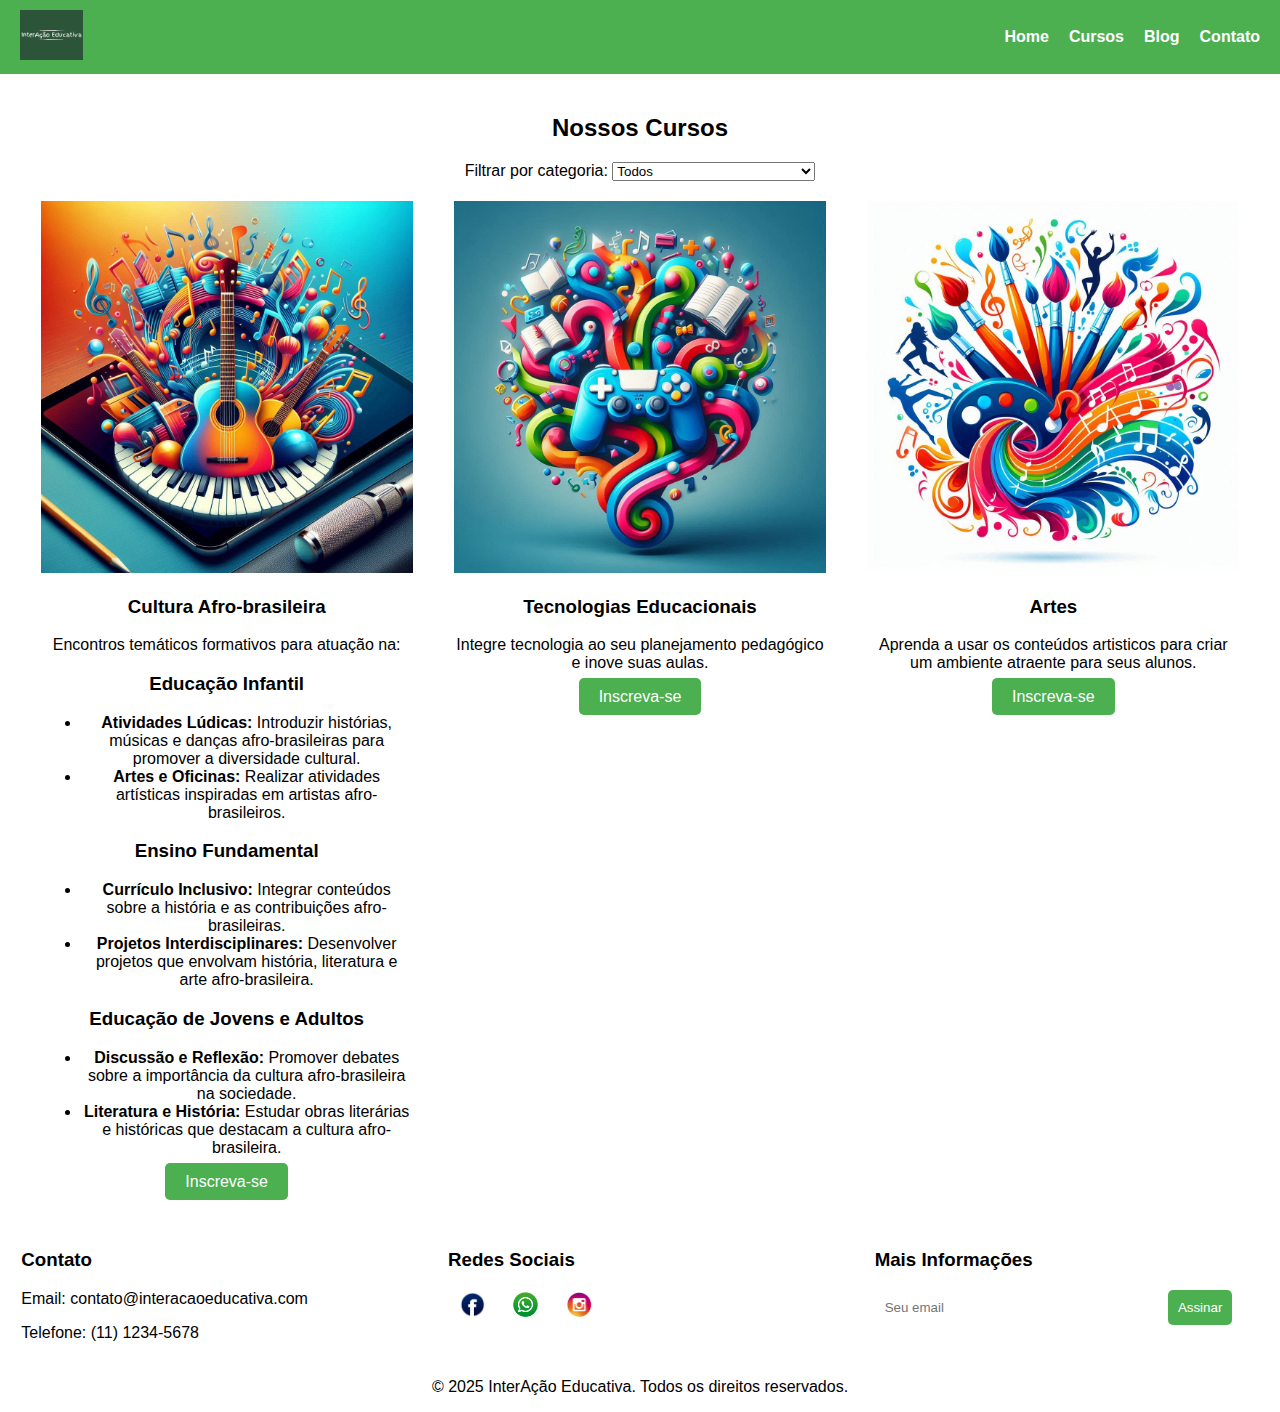
==== cursos.html @ c7e79ef6 "Update cursos.html" ====
<!DOCTYPE html>
<html lang="pt-BR">
<head>
    <meta charset="UTF-8">
    <meta name="viewport" content="width=device-width, initial-scale=1.0">
    <title>Cursos - InterAção Educativa</title>
    <link rel="stylesheet" href="styles.css">
</head>
<body>
    <header>
        <div class="logo">
            <img src="Images/logo.png" alt="InterAção Educativa">
        </div>
        <nav>
            <ul>
                <li><a href="index.html">Home</a></li>
                <li><a href="cursos.html">Cursos</a></li>
                <li><a href="blog.html">Blog</a></li>
                <li><a href="contato.html">Contato</a></li>
            </ul>
        </nav>
    </header>

    <section id="cursos">
        <h2>Nossos Cursos</h2>
        <div class="filtros">
            <label for="categoria">Filtrar por categoria:</label>
            <select id="categoria">
                <option value="todos">Todos</option>
                <option value="metodologias">Cultura Afro-brasileira</option>
                <option value="metodologias">Práticas Pedagógicas</option>
                <option value="metodologias">Educação Musical</option>
                <option value="tecnologia">Educação e Tecnologia</option>
                <option value="gestao">Formação de Gestores</option>
                <option value="gestao">Educação e Direitos Humanos</option>
            </select>
        </div>
        <div class="curso-lista">
            <div class="curso-item" data-categoria="metodologias">
                <img src="Images/curso1.jpg" alt="Metodologias Ativas">
                <h3>Cultura Afro-brasileira</h3>
                <p>Encontros temáticos formativos para atuação na:</p>

<h3>Educação Infantil</h3>
<ul>
    <li><strong>Atividades Lúdicas:</strong> Introduzir histórias, músicas e danças afro-brasileiras para promover a diversidade cultural.</li>
    <li><strong>Artes e Oficinas:</strong> Realizar atividades artísticas inspiradas em artistas afro-brasileiros.</li>
</ul>

<h3>Ensino Fundamental</h3>
<ul>
    <li><strong>Currículo Inclusivo:</strong> Integrar conteúdos sobre a história e as contribuições afro-brasileiras.</li>
    <li><strong>Projetos Interdisciplinares:</strong> Desenvolver projetos que envolvam história, literatura e arte afro-brasileira.</li>
</ul>

<h3>Educação de Jovens e Adultos</h3>
<ul>
    <li><strong>Discussão e Reflexão:</strong> Promover debates sobre a importância da cultura afro-brasileira na sociedade.</li>
    <li><strong>Literatura e História:</strong> Estudar obras literárias e históricas que destacam a cultura afro-brasileira.</li>
</ul>
                <a href="#" class="btn">Inscreva-se</a>
            </div>
            <div class="curso-item" data-categoria="tecnologia">
                <img src="Images/curso2.jpg" alt="Tecnologias Educacionais">
                <h3>Tecnologias Educacionais</h3>
                <p>Integre tecnologia ao seu planejamento pedagógico e inove suas aulas.</p>
                <a href="#" class="btn">Inscreva-se</a>
            </div>
            <div class="curso-item" data-categoria="gestao">
                <img src="Images/curso3.jpg" alt="Gestão de Sala de Aula">
                <h3>Artes</h3>
                <p>Aprenda a usar os conteúdos artisticos para criar um ambiente atraente para seus alunos.</p>
                <a href="#" class="btn">Inscreva-se</a>
            </div>
        </div>
    </section>

    <footer id="contato">
        <div class="footer-content">
            <div class="footer-section">
                <h3>Contato</h3>
                <p>Email: contato@interacaoeducativa.com</p>
                <p>Telefone: (11) 1234-5678</p>
            </div>
            <div class="footer-section">
                <h3>Redes Sociais</h3>
                <div class="social-media">
                    <a href="#"><img src="Images/Icons/Facebook.png" alt="Facebook"></a>
                    <a href="#"><img src="Images/Icons/Twitter.png" alt="Twitter"></a>
                    <a href="#"><img src="Images/Icons/Instagram.png" alt="Instagram"></a>
                </div>
            </div>
            <div class="footer-section">
                <h3>Mais Informações</h3>
                <form id="newsletter-form">
                    <input type="email" placeholder="Seu email" required>
                    <button type="submit">Assinar</button>
                </form>
            </div>
        </div>
        <div class="footer-bottom">
            <p>&copy; 2025 InterAção Educativa. Todos os direitos reservados.</p>
        </div>
    </footer>

    <script src="scripts.js"></script>
</body>
</html>
---- styles.css ----
body {
    font-family: Arial, sans-serif;
    margin: 0;
    padding: 0;
    box-sizing: border-box;
}

header {
    background-color: #4CAF50;
    color: white;
    padding: 10px 20px;
    display: flex;
    justify-content: space-between;
    align-items: center;
}

header .logo img {
    height: 50px;
}

nav ul {
    list-style: none;
    margin: 0;
    padding: 0;
    display: flex;
}

nav ul li {
    margin-left: 20px;
}

nav ul li a {
    color: white;
    text-decoration: none;
    font-weight: bold;
}

.banner {
    position: relative;
    text-align: center;
    color: white;
}

.banner img {
    width: 100%;
    height: auto;
}

.banner-text {
    position: absolute;
    top: 50%;
    left: 50%;
    transform: translate(-50%, -50%);
}

.banner h1 {
    font-size: 2.5em;
}

.banner p {
    font-size: 1.2em;
}

.btn {
    background-color: #4CAF50;
    color: white;
    padding: 10px 20px;
    text-decoration: none;
    border-radius: 5px;
}

.btn-login {
    background-color: #333;
    color: white;
    padding: 10px 20px;
    text-decoration: none;
    border-radius: 5px;
}

#sobre, #cursos-destaque, #depoimentos, #cursos {
    padding: 20px;
    text-align: center;
}

.curso-lista {
    display: flex;
    justify-content: space-around;
    flex-wrap: wrap;
}

.curso-item {
    width: 30%;
    margin: 20px 0;
}

.curso-item img {
    width: 100%;
    height: auto;
}

/* Estilos para a seção Nossos Formadores */
#formadores {
    padding: 20px;
    text-align: center;
    background-color: #f9f9f9;
}

.formadores-lista {
    display: flex;
    justify-content: space-around;
    flex-wrap: wrap;
}

.formador-item {
    width: 30%;
    margin: 20px 0;
    text-align: center;
}

.formador-foto img {
    width: 150px;
    height: 150px;
    border-radius: 50%;
    object-fit: cover;
    border: 4px solid #4CAF50;
}

.formador-info {
    margin-top: 15px;
}

.formador-info h3 {
    font-size: 1.5em;
    margin-bottom: 10px;
}

.formador-info p {
    font-size: 1em;
    color: #555;
}
}

footer {
    background-color: #333;
    color: white;
    padding: 20px 0;
}

.footer-content {
    display: flex;
    justify-content: space-around;
}

.footer-section {
    width: 30%;
}

.footer-bottom {
    text-align: center;
    margin-top: 20px;
}

.social-media img {
    height: 30px;
    margin: 0 10px;
}

#newsletter-form input {
    padding: 10px;
    width: 70%;
    border: none;
    border-radius: 5px;
}

#newsletter-form button {
    padding: 10px;
    background-color: #4CAF50;
    color: white;
    border: none;
    border-radius: 5px;
    cursor: pointer;
}
/* Estilos para telas pequenas (celulares) */
@media (max-width: 767px) {
    header {
        flex-direction: column;
        text-align: center;
    }

    nav ul {
        flex-direction: column;
    }

    .banner h1 {
        font-size: 1.8em;
    }

    .banner p {
        font-size: 1em;
    }

    .curso-lista {
        flex-direction: column;
    }

    .curso-item {
        width: 100%;
        margin: 10px 0;
    }

    .formadores-lista {
        flex-direction: column;
    }

    .formador-item {
        width: 100%;
        margin: 10px 0;
    }
}

/* Estilos para telas médias (tablets) */
@media (min-width: 768px) and (max-width: 1023px) {
    .curso-item {
        width: 45%;
    }

    .formador-item {
        width: 45%;
    }
}

/* Estilos para telas grandes (desktops) */
@media (min-width: 1024px) {
    .curso-item {
        width: 30%;
    }

    .formador-item {
        width: 30%;
    }
}
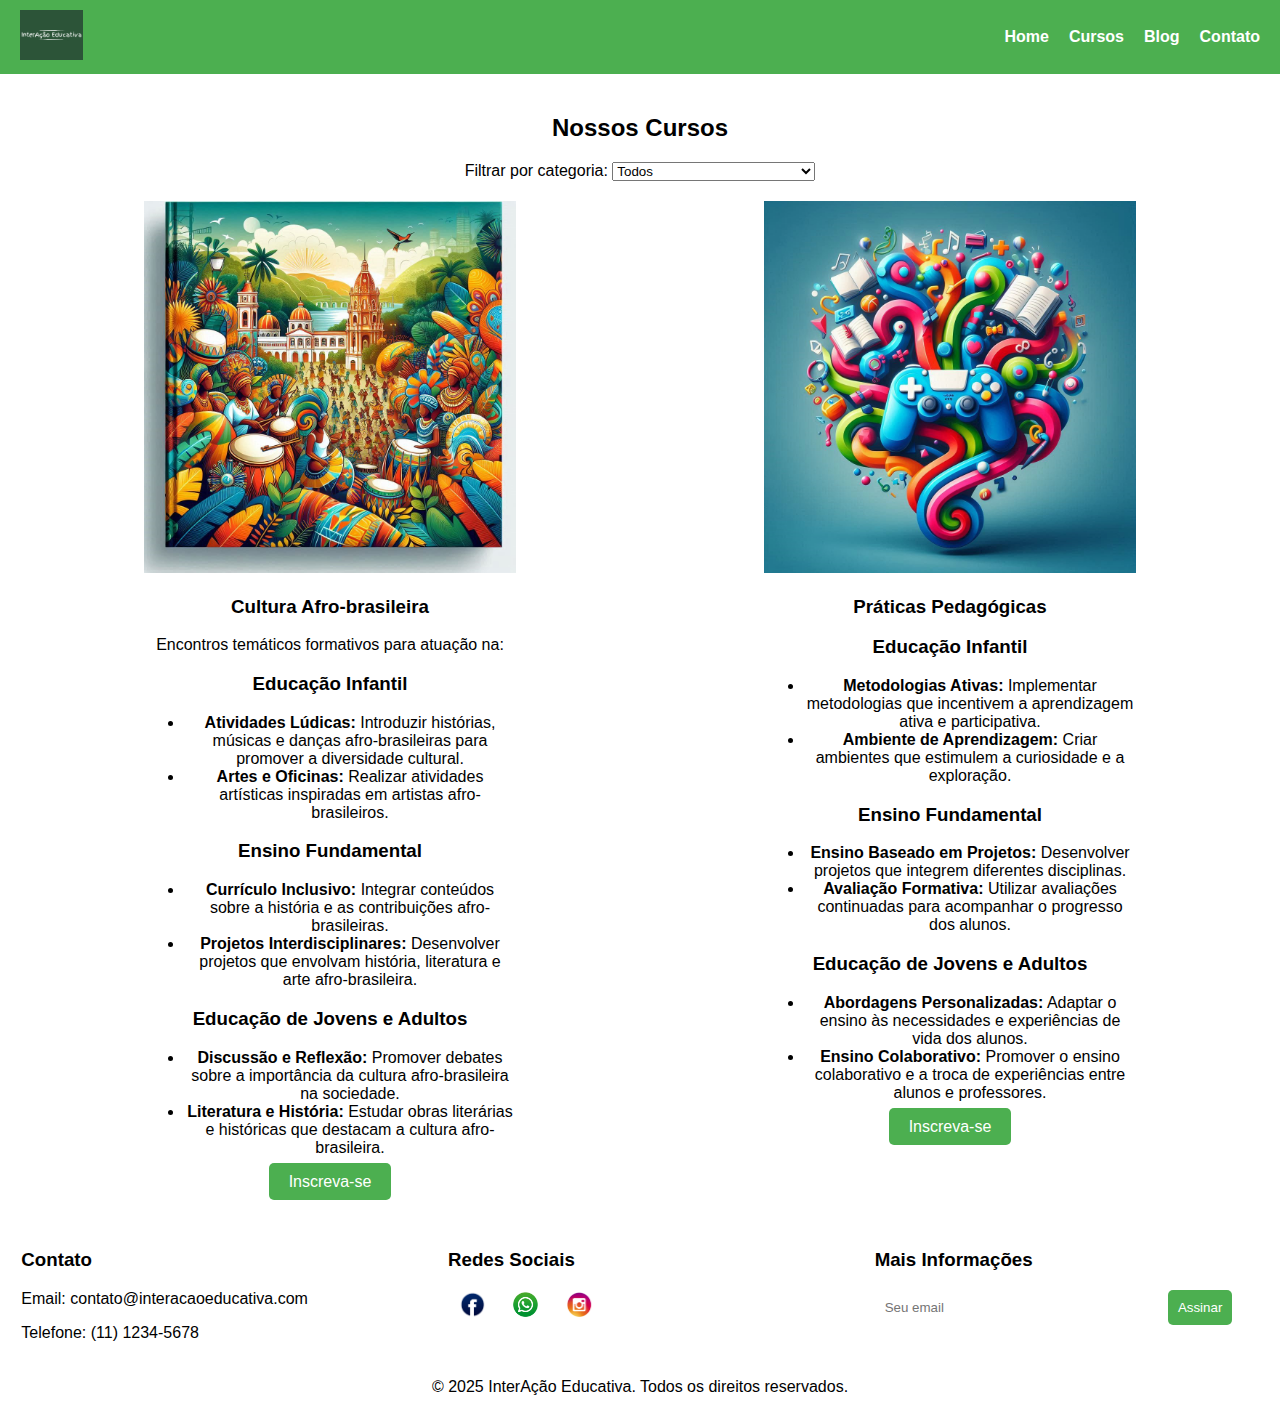
==== commit 2f6a6047: "Update cursos.html" ====
--- a/cursos.html
+++ b/cursos.html
@@ -37,7 +37,7 @@
         </div>
         <div class="curso-lista">
             <div class="curso-item" data-categoria="metodologias">
-                <img src="Images/curso1.jpg" alt="Metodologias Ativas">
+                <img src="Images/curso1.jpg" alt="Cultura Afro-brasileira">
                 <h3>Cultura Afro-brasileira</h3>
                 <p>Encontros temáticos formativos para atuação na:</p>
 
@@ -60,16 +60,26 @@
 </ul>
                 <a href="#" class="btn">Inscreva-se</a>
             </div>
-            <div class="curso-item" data-categoria="tecnologia">
-                <img src="Images/curso2.jpg" alt="Tecnologias Educacionais">
-                <h3>Tecnologias Educacionais</h3>
-                <p>Integre tecnologia ao seu planejamento pedagógico e inove suas aulas.</p>
-                <a href="#" class="btn">Inscreva-se</a>
-            </div>
-            <div class="curso-item" data-categoria="gestao">
-                <img src="Images/curso3.jpg" alt="Gestão de Sala de Aula">
-                <h3>Artes</h3>
-                <p>Aprenda a usar os conteúdos artisticos para criar um ambiente atraente para seus alunos.</p>
+            <div class="curso-item" data-categoria="metodologias">
+                <img src="Images/curso2.jpg" alt="Práticas Pedagógicas">
+                <h3>Práticas Pedagógicas</h3>
+                <h3>Educação Infantil</h3>
+<ul>
+    <li><strong>Metodologias Ativas:</strong> Implementar metodologias que incentivem a aprendizagem ativa e participativa.</li>
+    <li><strong>Ambiente de Aprendizagem:</strong> Criar ambientes que estimulem a curiosidade e a exploração.</li>
+</ul>
+
+<h3>Ensino Fundamental</h3>
+<ul>
+    <li><strong>Ensino Baseado em Projetos:</strong> Desenvolver projetos que integrem diferentes disciplinas.</li>
+    <li><strong>Avaliação Formativa:</strong> Utilizar avaliações continuadas para acompanhar o progresso dos alunos.</li>
+</ul>
+
+<h3>Educação de Jovens e Adultos</h3>
+<ul>
+    <li><strong>Abordagens Personalizadas:</strong> Adaptar o ensino às necessidades e experiências de vida dos alunos.</li>
+    <li><strong>Ensino Colaborativo:</strong> Promover o ensino colaborativo e a troca de experiências entre alunos e professores.</li>
+</ul>
                 <a href="#" class="btn">Inscreva-se</a>
             </div>
         </div>
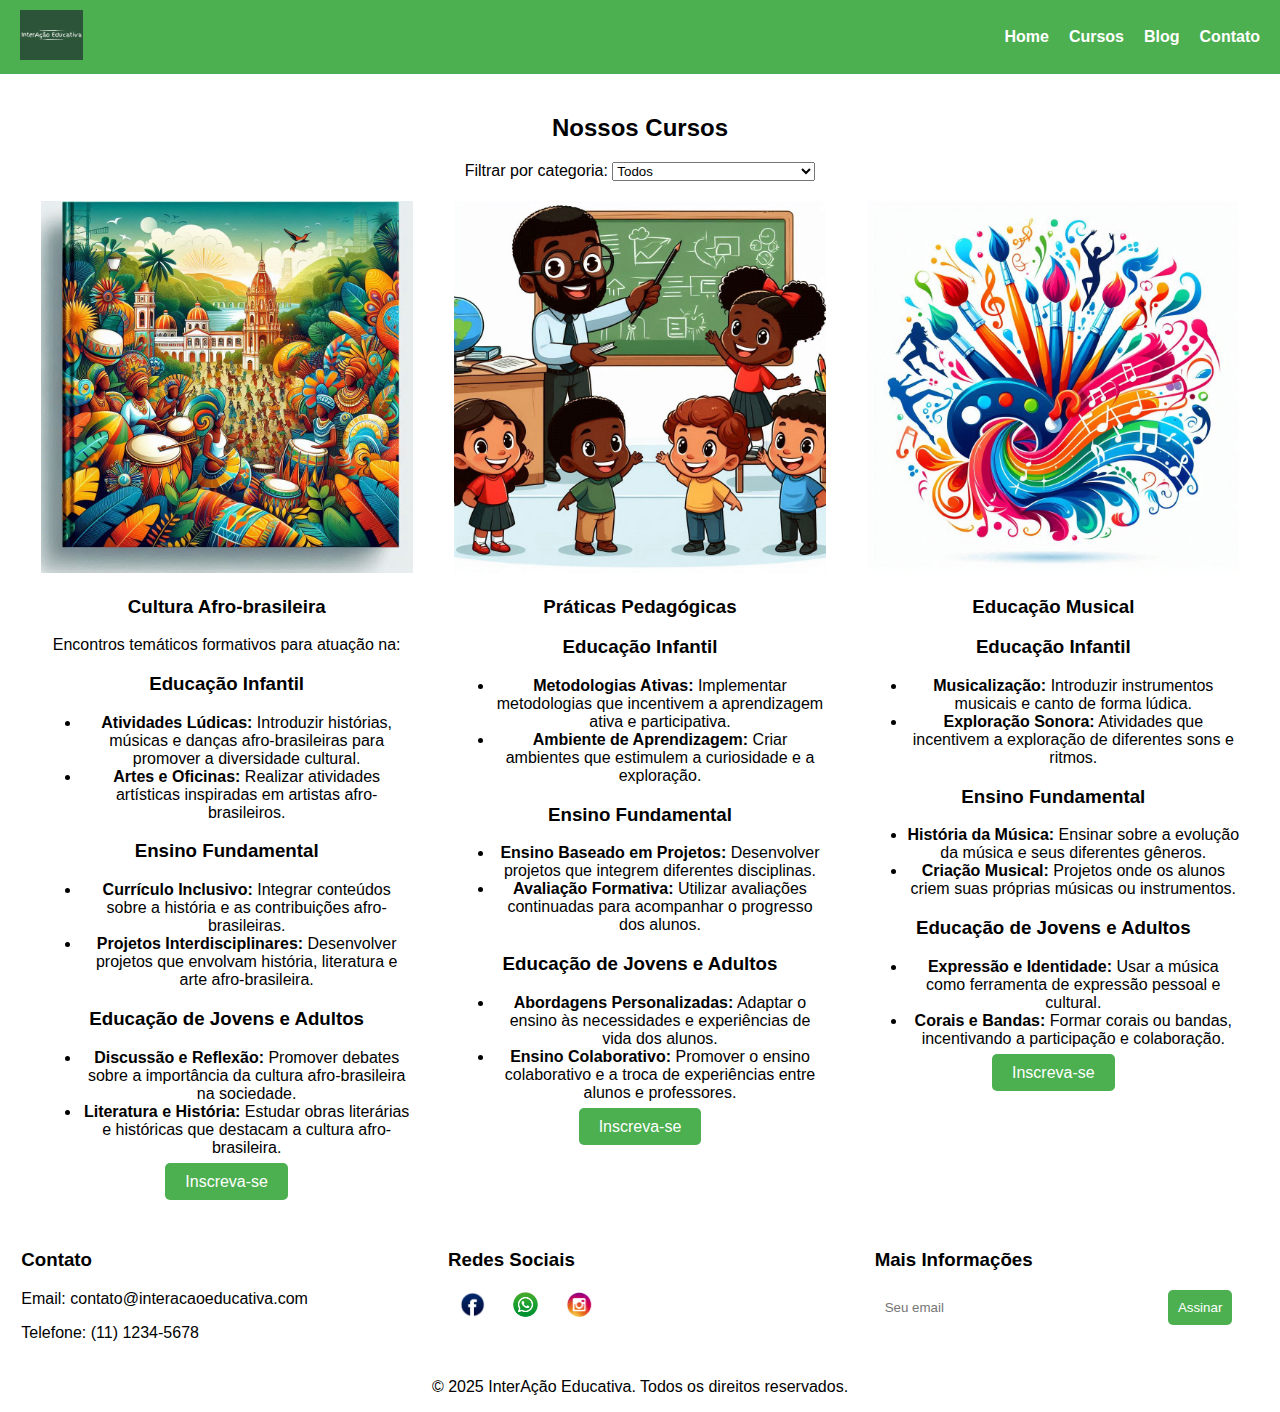
==== commit e7e5e4c7: "Update cursos.html" ====
--- a/cursos.html
+++ b/cursos.html
@@ -82,6 +82,28 @@
 </ul>
                 <a href="#" class="btn">Inscreva-se</a>
             </div>
+            <div class="curso-item" data-categoria="metodologias">
+                <img src="Images/curso3.jpg" alt="Educação Musical">
+                <h3>Educação Musical</h3>
+                <h3>Educação Infantil</h3>
+<ul>
+    <li><strong>Musicalização:</strong> Introduzir instrumentos musicais e canto de forma lúdica.</li>
+    <li><strong>Exploração Sonora:</strong> Atividades que incentivem a exploração de diferentes sons e ritmos.</li>
+</ul>
+
+<h3>Ensino Fundamental</h3>
+<ul>
+    <li><strong>História da Música:</strong> Ensinar sobre a evolução da música e seus diferentes gêneros.</li>
+    <li><strong>Criação Musical:</strong> Projetos onde os alunos criem suas próprias músicas ou instrumentos.</li>
+</ul>
+
+<h3>Educação de Jovens e Adultos</h3>
+<ul>
+    <li><strong>Expressão e Identidade:</strong> Usar a música como ferramenta de expressão pessoal e cultural.</li>
+    <li><strong>Corais e Bandas:</strong> Formar corais ou bandas, incentivando a participação e colaboração.</li>
+</ul>
+                <a href="#" class="btn">Inscreva-se</a>
+            </div>
         </div>
     </section>
 
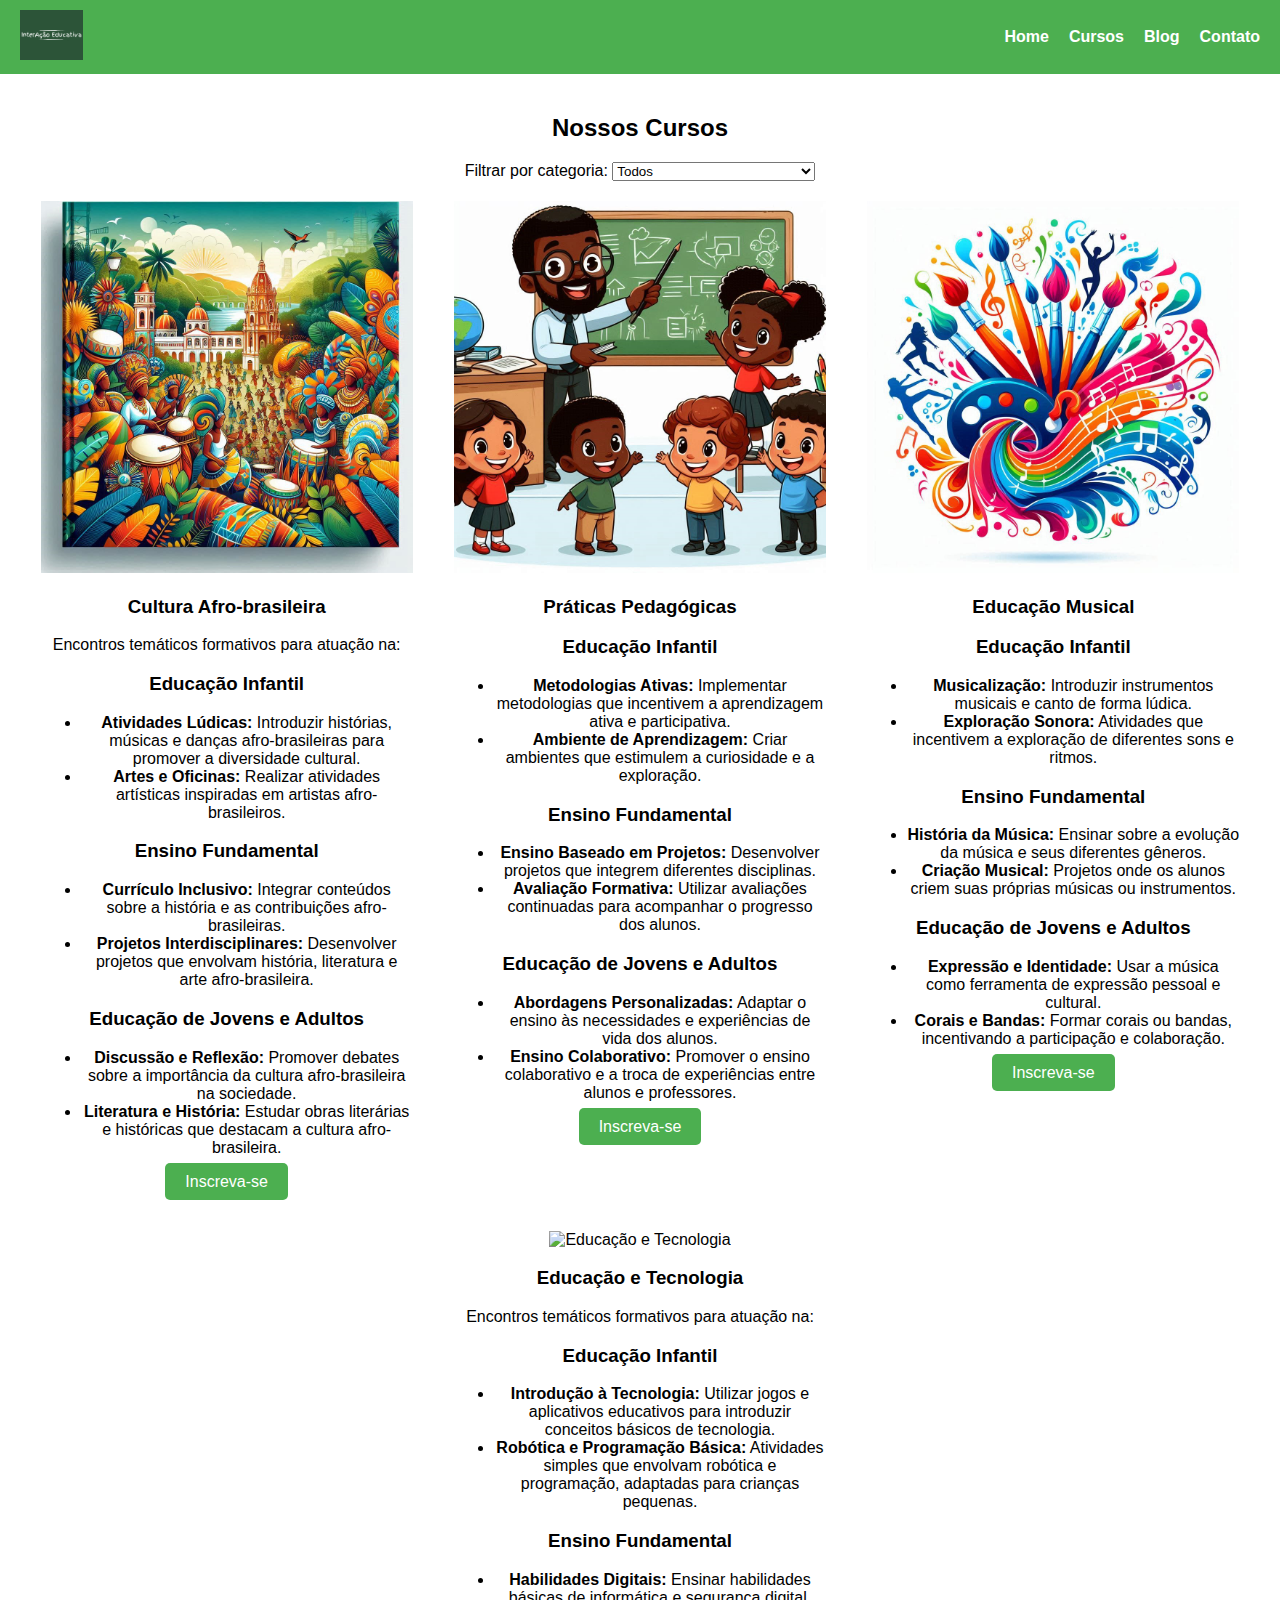
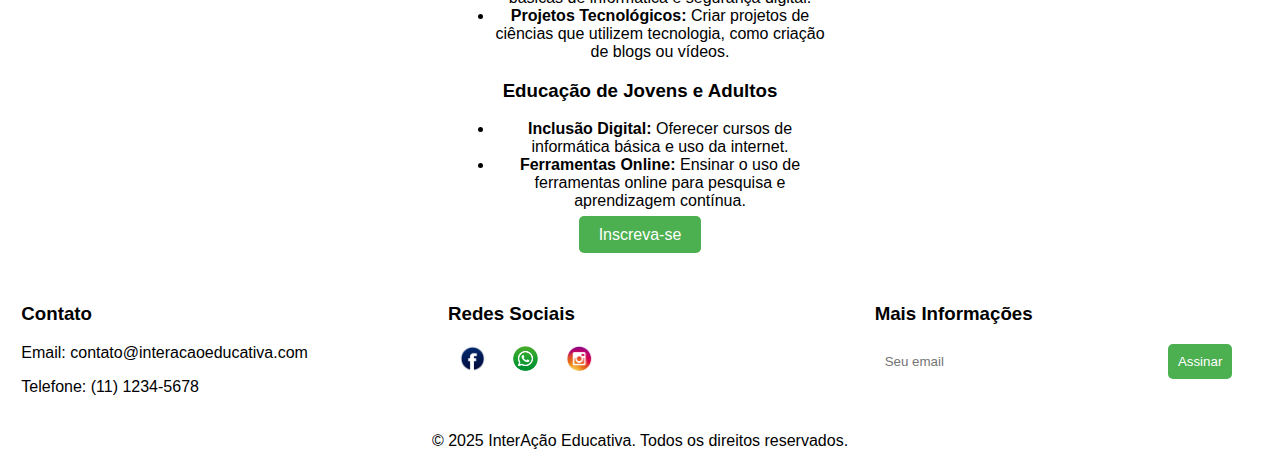
==== commit d240ee4e: "Update cursos.html" ====
--- a/cursos.html
+++ b/cursos.html
@@ -104,6 +104,30 @@
 </ul>
                 <a href="#" class="btn">Inscreva-se</a>
             </div>
+            <div class="curso-item" data-categoria="tecnologia">
+                <img src="Images/curso4.jpg" alt="Educação e Tecnologia">
+                <h3>Educação e Tecnologia</h3>
+                <p>Encontros temáticos formativos para atuação na:</p>
+
+<h3>Educação Infantil</h3>
+<ul>
+    <li><strong>Introdução à Tecnologia:</strong> Utilizar jogos e aplicativos educativos para introduzir conceitos básicos de tecnologia.</li>
+    <li><strong>Robótica e Programação Básica:</strong> Atividades simples que envolvam robótica e programação, adaptadas para crianças pequenas.</li>
+</ul>
+
+<h3>Ensino Fundamental</h3>
+<ul>
+    <li><strong>Habilidades Digitais:</strong> Ensinar habilidades básicas de informática e segurança digital.</li>
+    <li><strong>Projetos Tecnológicos:</strong> Criar projetos de ciências que utilizem tecnologia, como criação de blogs ou vídeos.</li>
+</ul>
+
+<h3>Educação de Jovens e Adultos</h3>
+<ul>
+    <li><strong>Inclusão Digital:</strong> Oferecer cursos de informática básica e uso da internet.</li>
+    <li><strong>Ferramentas Online:</strong> Ensinar o uso de ferramentas online para pesquisa e aprendizagem contínua.</li>
+</ul>
+                <a href="#" class="btn">Inscreva-se</a>
+            </div>
         </div>
     </section>
 
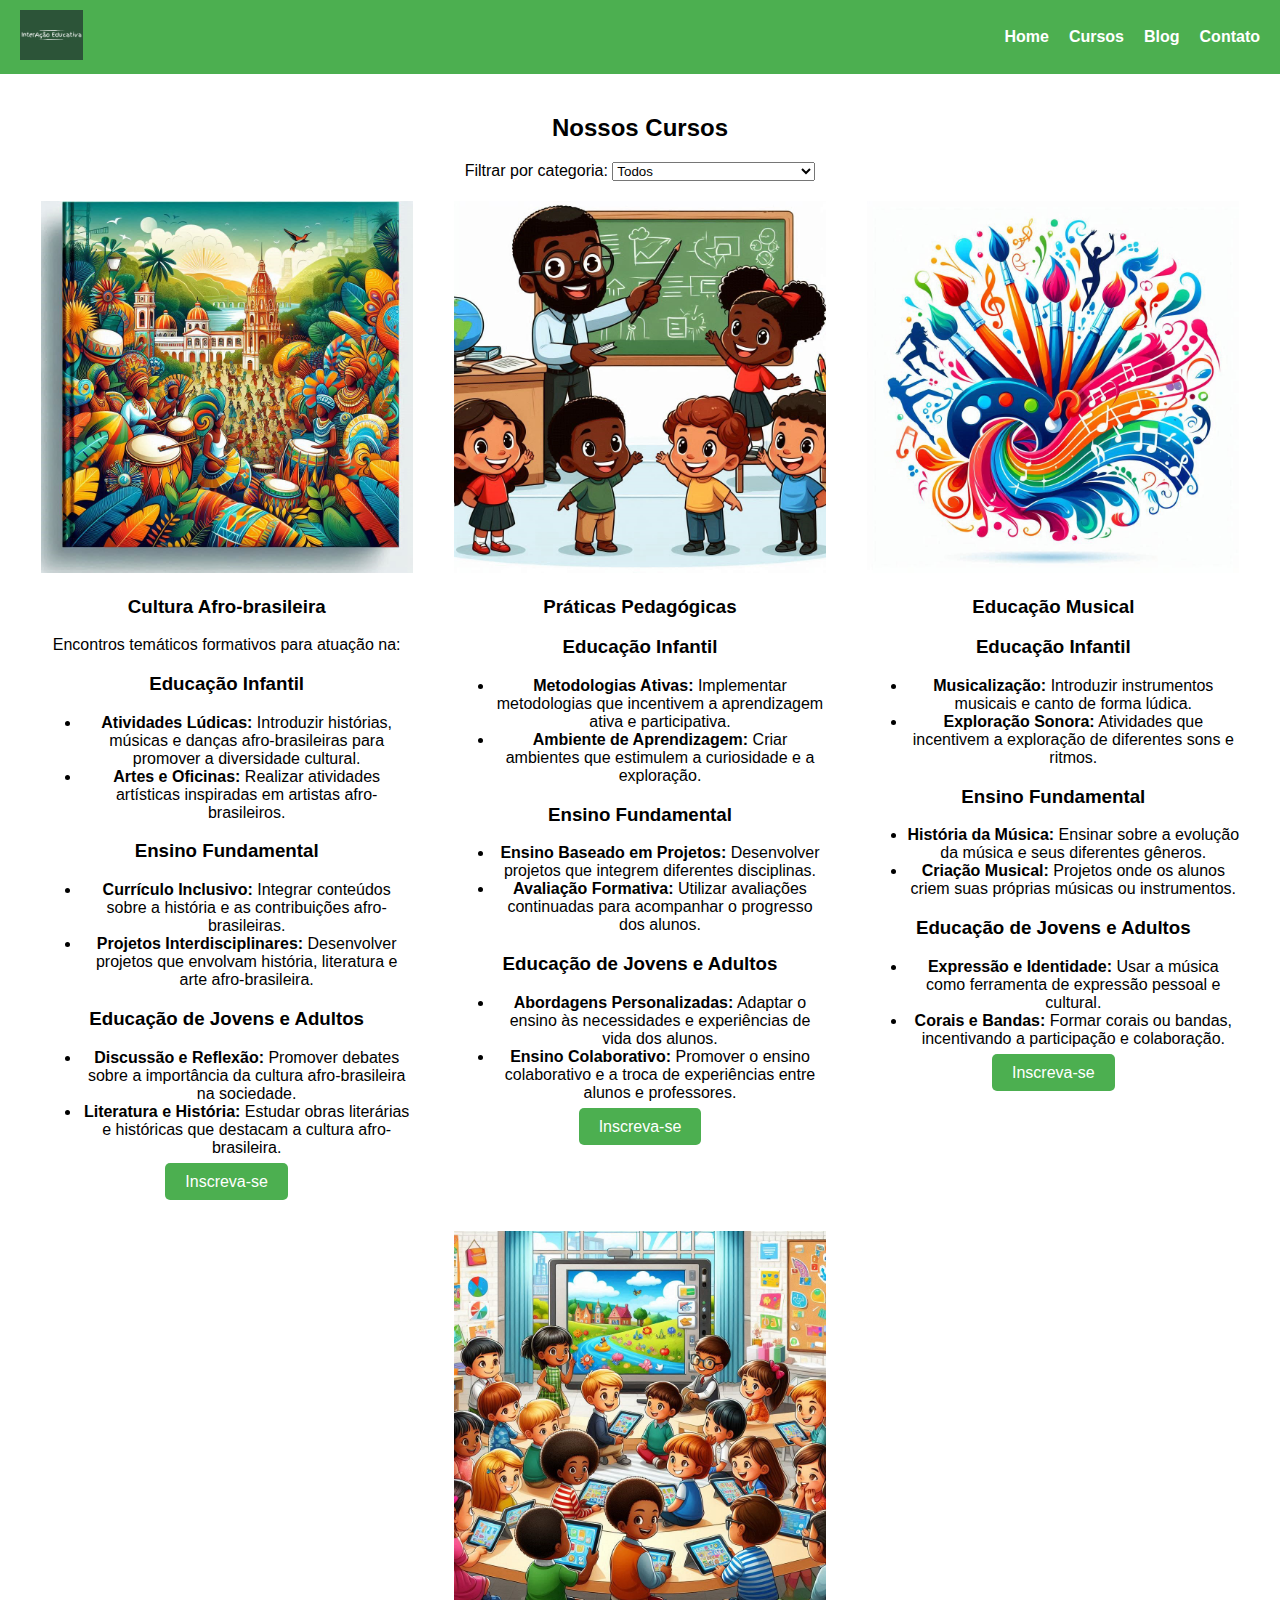
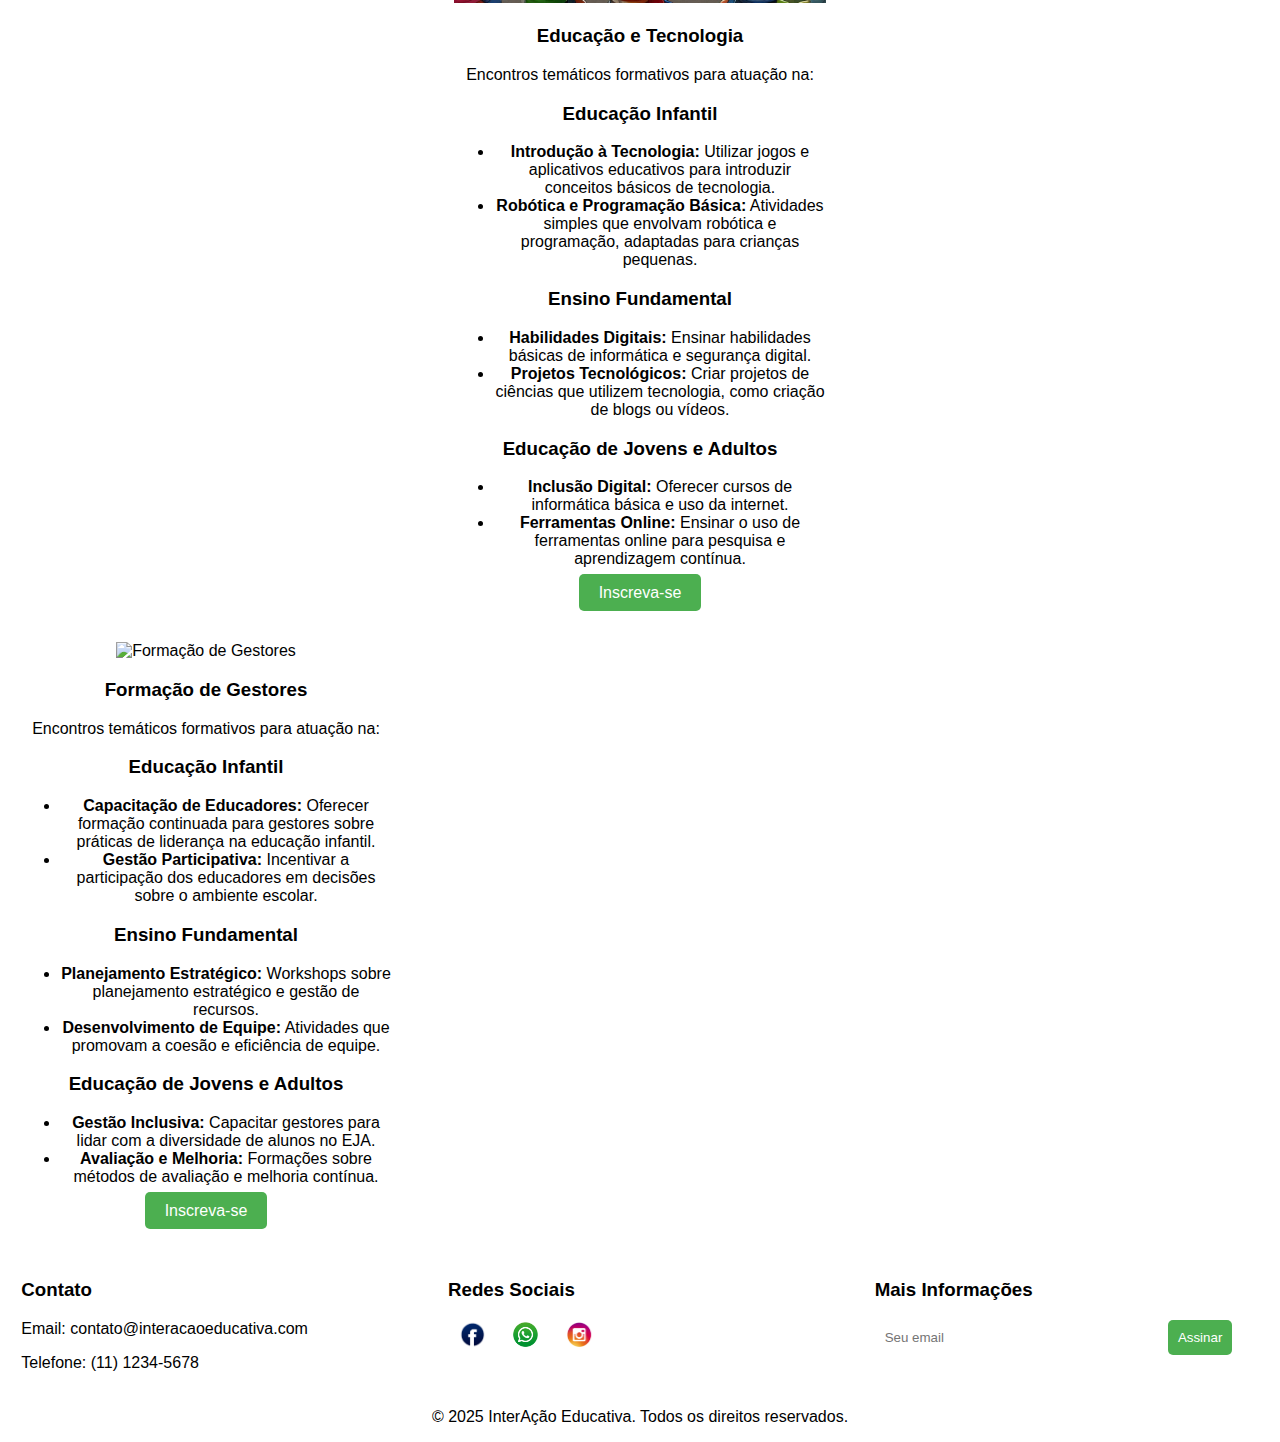
==== commit 5627573d: "Update cursos.html" ====
--- a/cursos.html
+++ b/cursos.html
@@ -129,6 +129,30 @@
                 <a href="#" class="btn">Inscreva-se</a>
             </div>
         </div>
+        <div class="curso-item" data-categoria="gestao">
+                <img src="Images/curso5.jpg" alt="Formação de Gestores">
+                <h3>Formação de Gestores</h3>
+                <p>Encontros temáticos formativos para atuação na:</p>
+
+<h3>Educação Infantil</h3>
+<ul>
+    <li><strong>Capacitação de Educadores:</strong> Oferecer formação continuada para gestores sobre práticas de liderança na educação infantil.</li>
+    <li><strong>Gestão Participativa:</strong> Incentivar a participação dos educadores em decisões sobre o ambiente escolar.</li>
+</ul>
+
+<h3>Ensino Fundamental</h3>
+<ul>
+    <li><strong>Planejamento Estratégico:</strong> Workshops sobre planejamento estratégico e gestão de recursos.</li>
+    <li><strong>Desenvolvimento de Equipe:</strong> Atividades que promovam a coesão e eficiência de equipe.</li>
+</ul>
+
+<h3>Educação de Jovens e Adultos</h3>
+<ul>
+    <li><strong>Gestão Inclusiva:</strong> Capacitar gestores para lidar com a diversidade de alunos no EJA.</li>
+    <li><strong>Avaliação e Melhoria:</strong> Formações sobre métodos de avaliação e melhoria contínua.</li>
+</ul>
+                <a href="#" class="btn">Inscreva-se</a>
+            </div>
     </section>
 
     <footer id="contato">
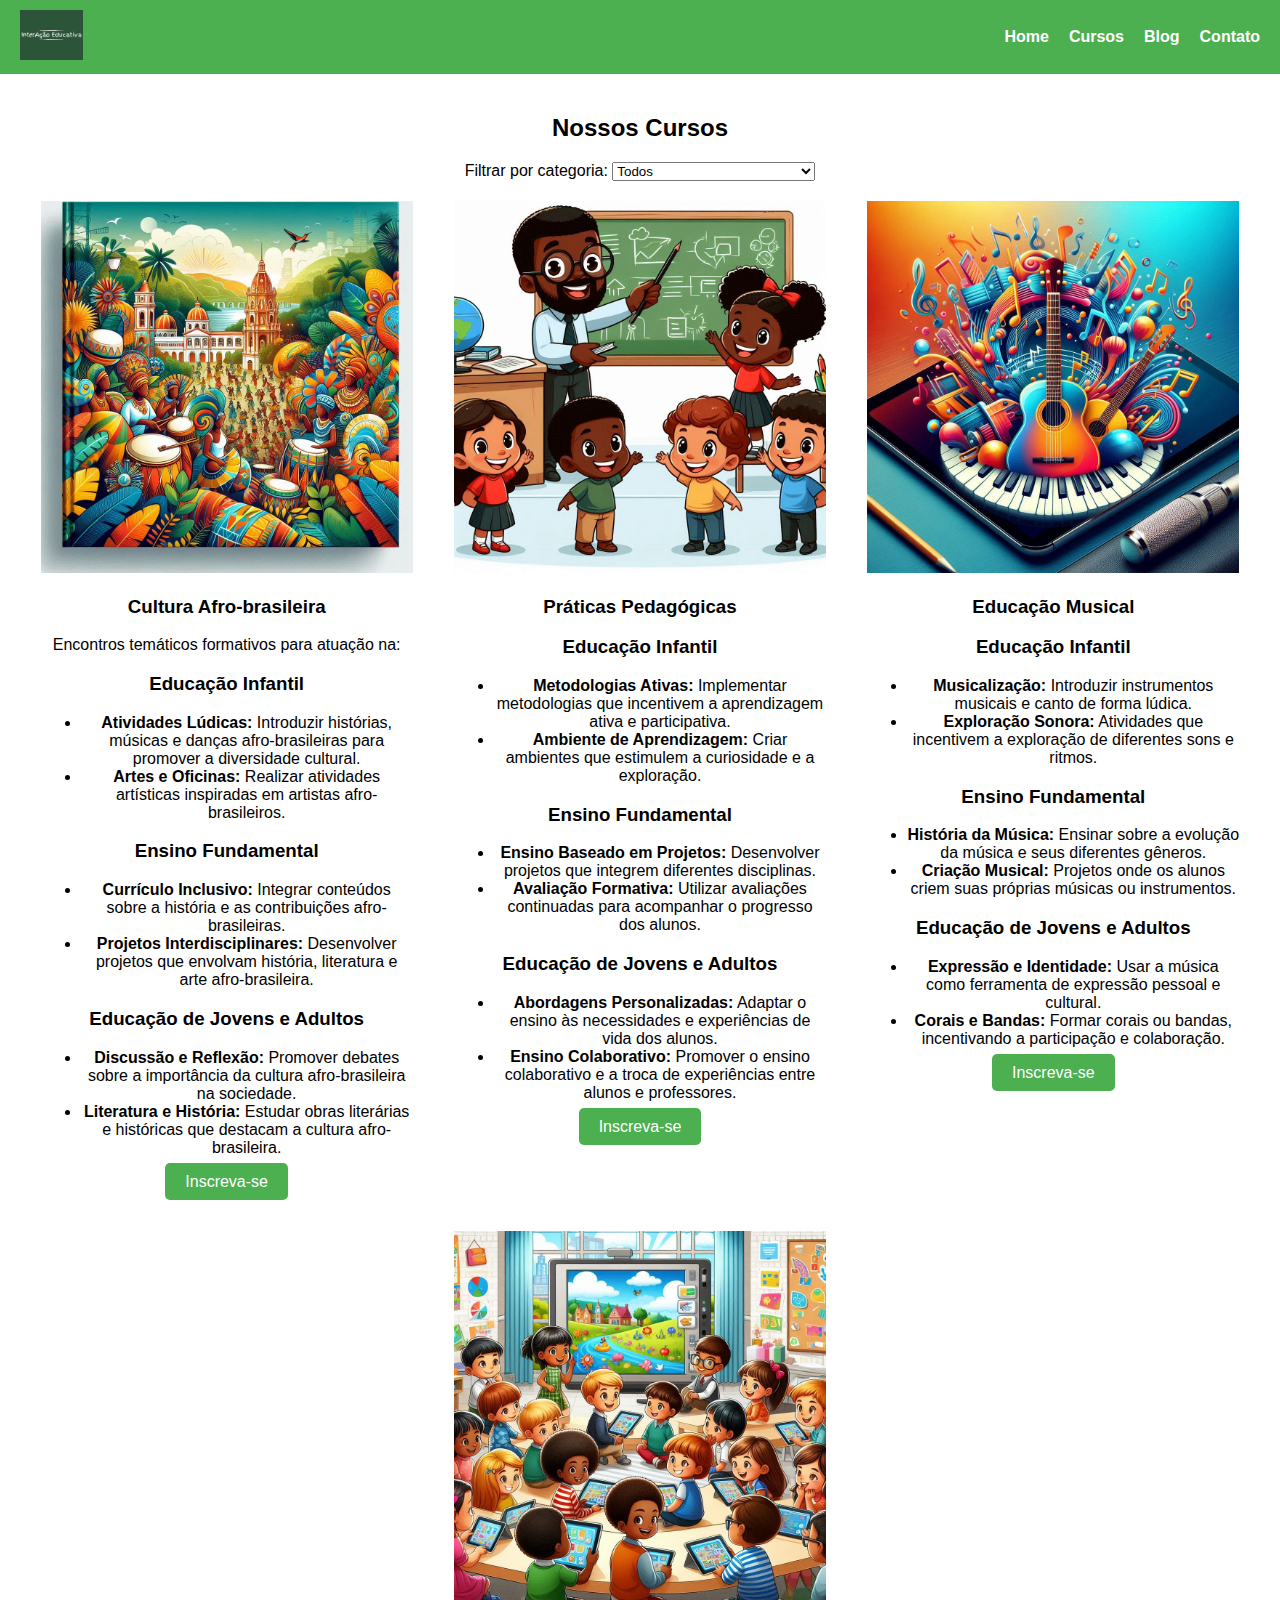
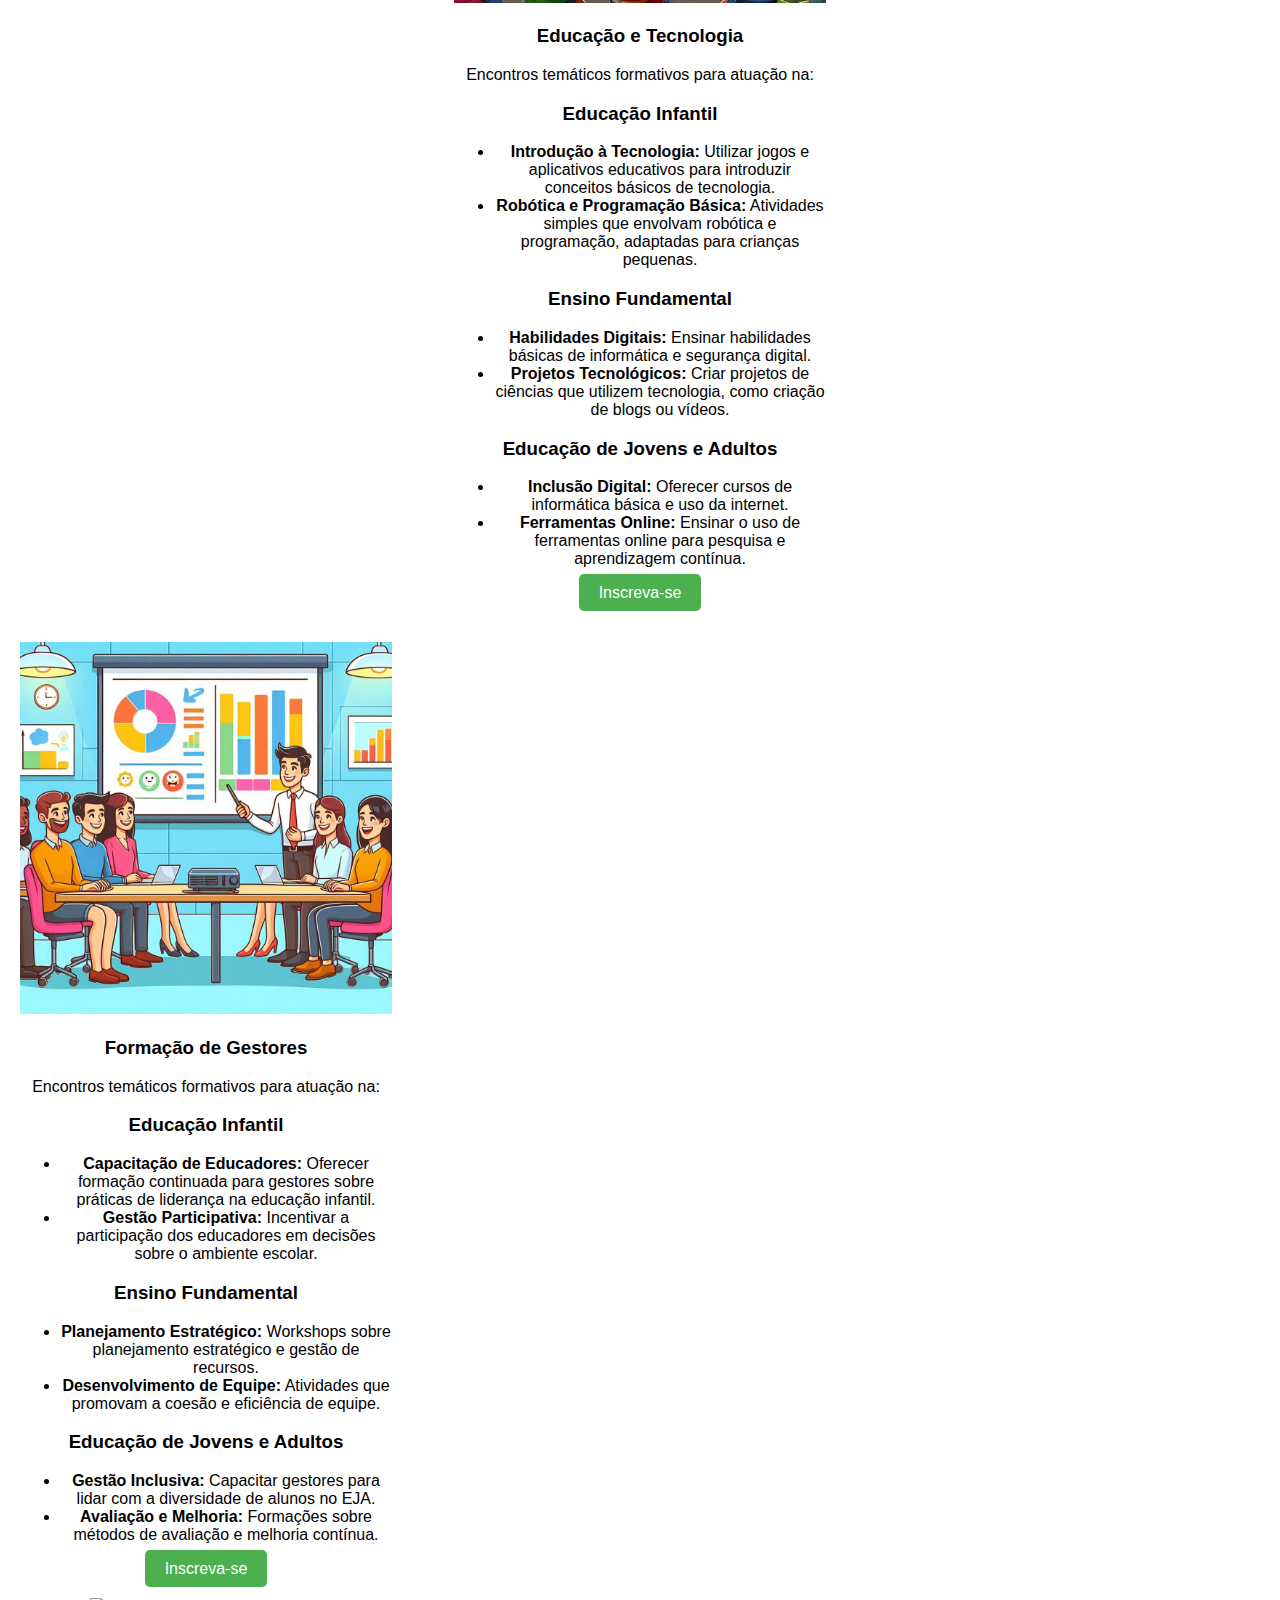
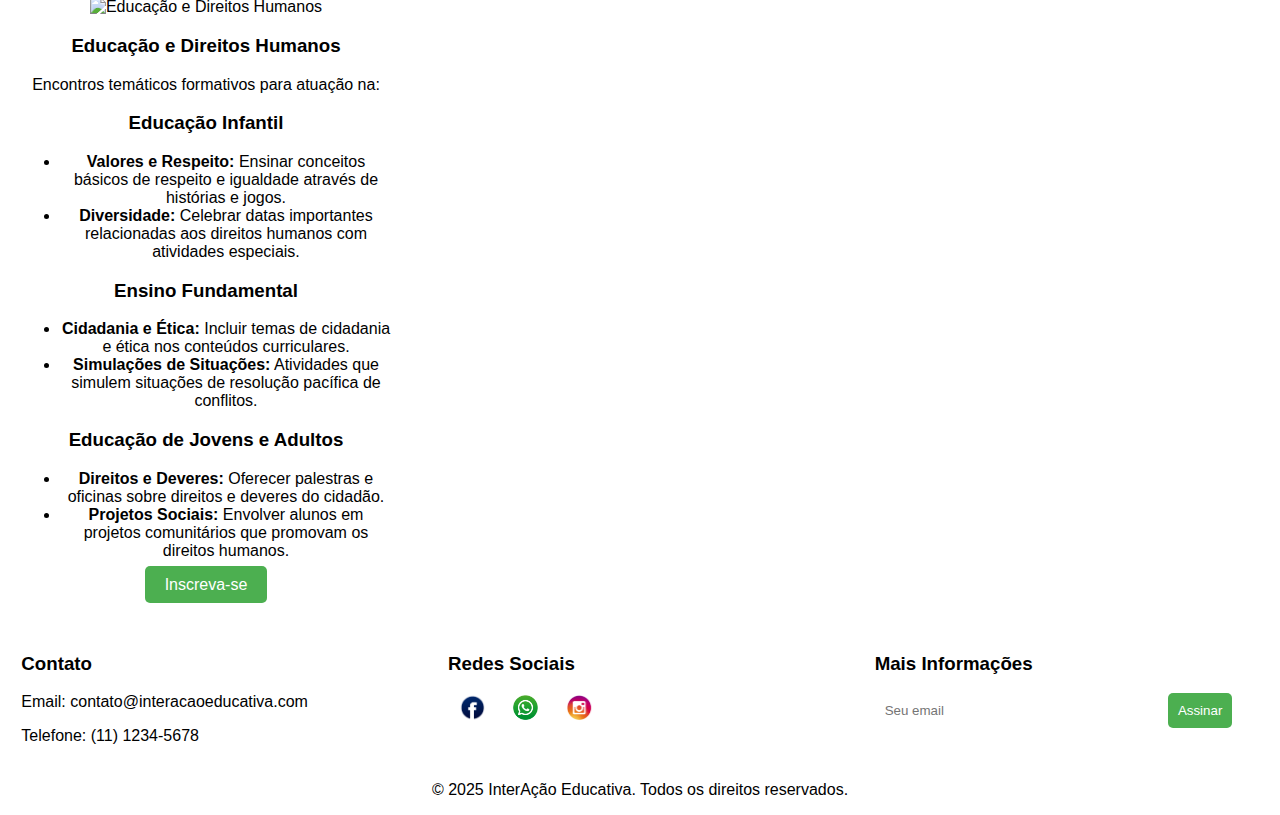
==== commit 12789bbf: "Update cursos.html" ====
--- a/cursos.html
+++ b/cursos.html
@@ -104,7 +104,7 @@
 </ul>
                 <a href="#" class="btn">Inscreva-se</a>
             </div>
-            <div class="curso-item" data-categoria="tecnologia">
+            <div class="curso-item" data-categoria="gestao">
                 <img src="Images/curso4.jpg" alt="Educação e Tecnologia">
                 <h3>Educação e Tecnologia</h3>
                 <p>Encontros temáticos formativos para atuação na:</p>
@@ -150,6 +150,30 @@
 <ul>
     <li><strong>Gestão Inclusiva:</strong> Capacitar gestores para lidar com a diversidade de alunos no EJA.</li>
     <li><strong>Avaliação e Melhoria:</strong> Formações sobre métodos de avaliação e melhoria contínua.</li>
+</ul>
+                <a href="#" class="btn">Inscreva-se</a>
+            </div>
+        <div class="curso-item" data-categoria="gestao">
+                <img src="Images/curso6.jpg" alt="Educação e Direitos Humanos">
+                <h3>Educação e Direitos Humanos</h3>
+                <p>Encontros temáticos formativos para atuação na:</p>
+
+<h3>Educação Infantil</h3>
+<ul>
+    <li><strong>Valores e Respeito:</strong> Ensinar conceitos básicos de respeito e igualdade através de histórias e jogos.</li>
+    <li><strong>Diversidade:</strong> Celebrar datas importantes relacionadas aos direitos humanos com atividades especiais.</li>
+</ul>
+
+<h3>Ensino Fundamental</h3>
+<ul>
+    <li><strong>Cidadania e Ética:</strong> Incluir temas de cidadania e ética nos conteúdos curriculares.</li>
+    <li><strong>Simulações de Situações:</strong> Atividades que simulem situações de resolução pacífica de conflitos.</li>
+</ul>
+
+<h3>Educação de Jovens e Adultos</h3>
+<ul>
+    <li><strong>Direitos e Deveres:</strong> Oferecer palestras e oficinas sobre direitos e deveres do cidadão.</li>
+    <li><strong>Projetos Sociais:</strong> Envolver alunos em projetos comunitários que promovam os direitos humanos.</li>
 </ul>
                 <a href="#" class="btn">Inscreva-se</a>
             </div>
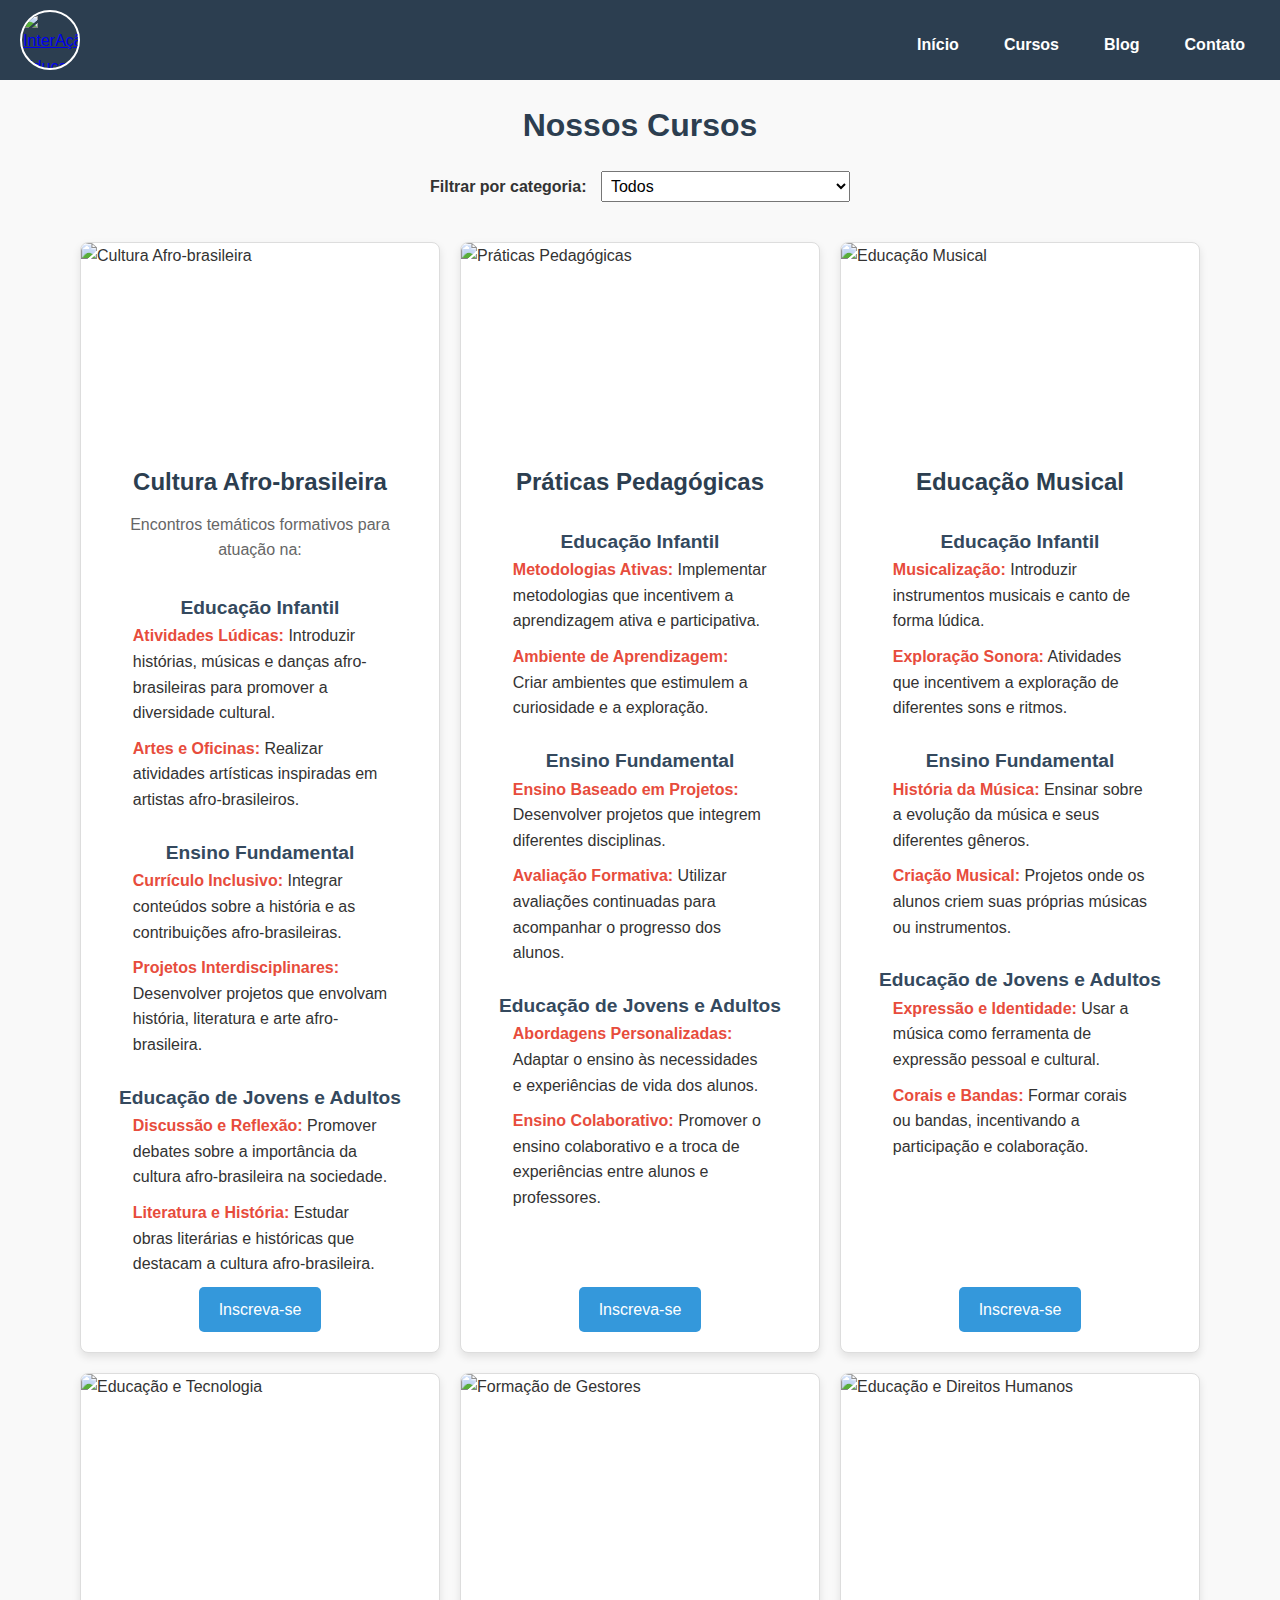
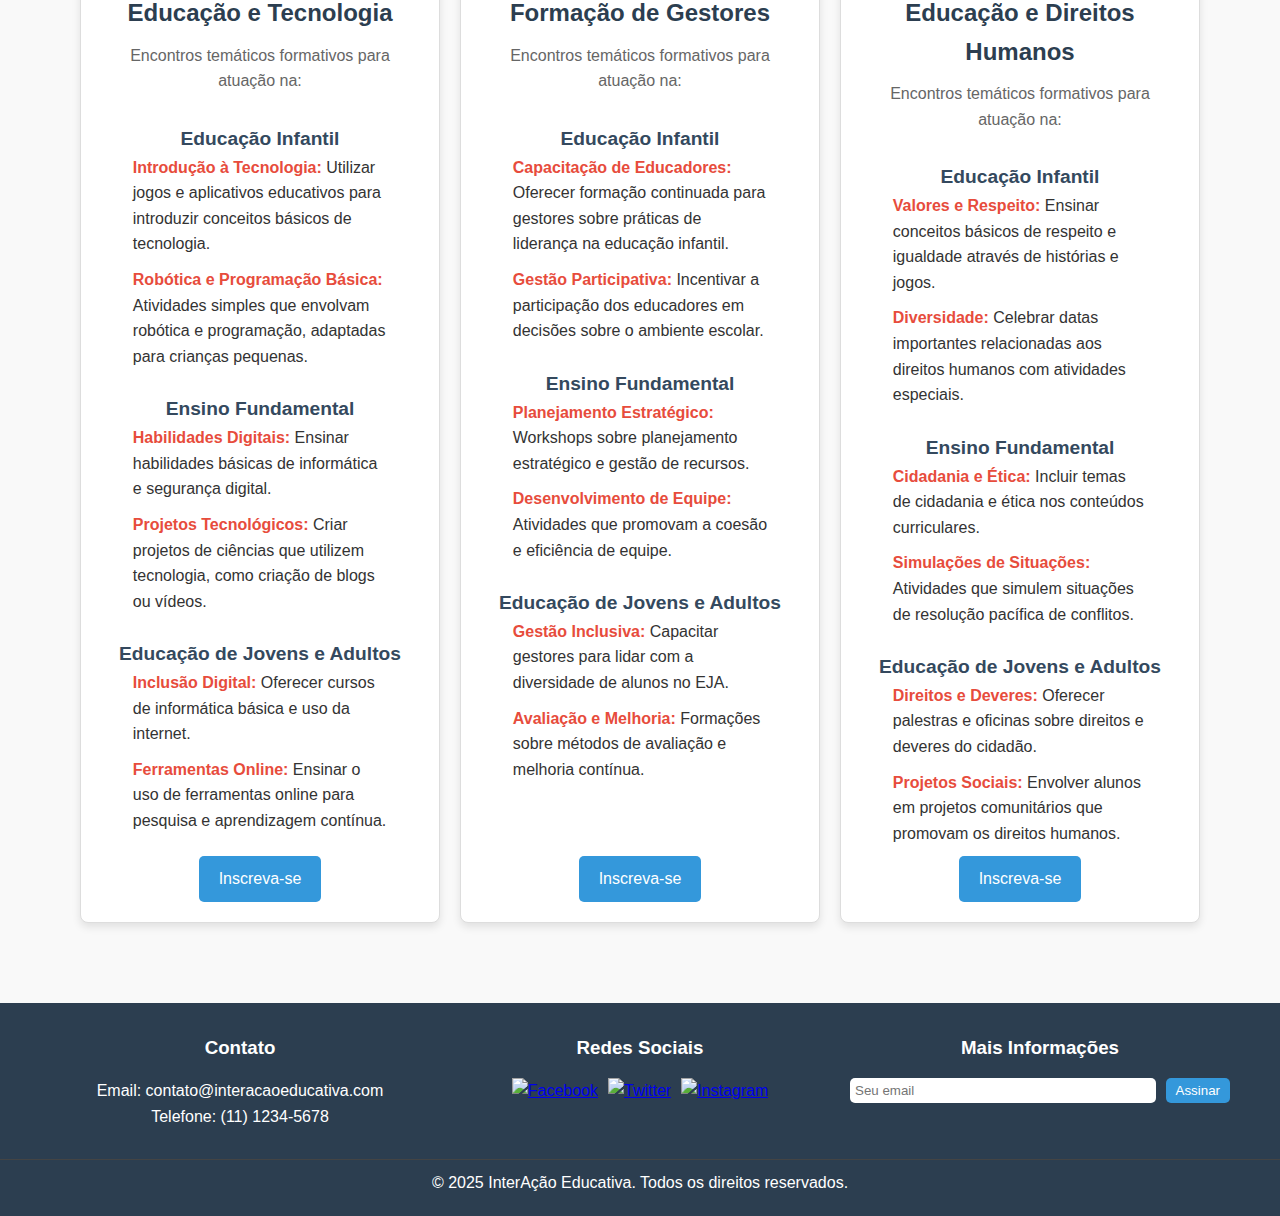
==== commit 8dc59a4f: "Add files via upload" ====
--- a/cursos.html
+++ b/cursos.html
@@ -1,212 +1,240 @@
-<!DOCTYPE html>
-<html lang="pt-BR">
-<head>
-    <meta charset="UTF-8">
-    <meta name="viewport" content="width=device-width, initial-scale=1.0">
-    <title>Cursos - InterAção Educativa</title>
-    <link rel="stylesheet" href="styles.css">
-</head>
-<body>
-    <header>
-        <div class="logo">
-            <img src="Images/logo.png" alt="InterAção Educativa">
-        </div>
-        <nav>
-            <ul>
-                <li><a href="index.html">Home</a></li>
-                <li><a href="cursos.html">Cursos</a></li>
-                <li><a href="blog.html">Blog</a></li>
-                <li><a href="contato.html">Contato</a></li>
-            </ul>
-        </nav>
-    </header>
-
-    <section id="cursos">
-        <h2>Nossos Cursos</h2>
-        <div class="filtros">
-            <label for="categoria">Filtrar por categoria:</label>
-            <select id="categoria">
-                <option value="todos">Todos</option>
-                <option value="metodologias">Cultura Afro-brasileira</option>
-                <option value="metodologias">Práticas Pedagógicas</option>
-                <option value="metodologias">Educação Musical</option>
-                <option value="tecnologia">Educação e Tecnologia</option>
-                <option value="gestao">Formação de Gestores</option>
-                <option value="gestao">Educação e Direitos Humanos</option>
-            </select>
-        </div>
-        <div class="curso-lista">
-            <div class="curso-item" data-categoria="metodologias">
-                <img src="Images/curso1.jpg" alt="Cultura Afro-brasileira">
-                <h3>Cultura Afro-brasileira</h3>
-                <p>Encontros temáticos formativos para atuação na:</p>
-
-<h3>Educação Infantil</h3>
-<ul>
-    <li><strong>Atividades Lúdicas:</strong> Introduzir histórias, músicas e danças afro-brasileiras para promover a diversidade cultural.</li>
-    <li><strong>Artes e Oficinas:</strong> Realizar atividades artísticas inspiradas em artistas afro-brasileiros.</li>
-</ul>
-
-<h3>Ensino Fundamental</h3>
-<ul>
-    <li><strong>Currículo Inclusivo:</strong> Integrar conteúdos sobre a história e as contribuições afro-brasileiras.</li>
-    <li><strong>Projetos Interdisciplinares:</strong> Desenvolver projetos que envolvam história, literatura e arte afro-brasileira.</li>
-</ul>
-
-<h3>Educação de Jovens e Adultos</h3>
-<ul>
-    <li><strong>Discussão e Reflexão:</strong> Promover debates sobre a importância da cultura afro-brasileira na sociedade.</li>
-    <li><strong>Literatura e História:</strong> Estudar obras literárias e históricas que destacam a cultura afro-brasileira.</li>
-</ul>
-                <a href="#" class="btn">Inscreva-se</a>
-            </div>
-            <div class="curso-item" data-categoria="metodologias">
-                <img src="Images/curso2.jpg" alt="Práticas Pedagógicas">
-                <h3>Práticas Pedagógicas</h3>
-                <h3>Educação Infantil</h3>
-<ul>
-    <li><strong>Metodologias Ativas:</strong> Implementar metodologias que incentivem a aprendizagem ativa e participativa.</li>
-    <li><strong>Ambiente de Aprendizagem:</strong> Criar ambientes que estimulem a curiosidade e a exploração.</li>
-</ul>
-
-<h3>Ensino Fundamental</h3>
-<ul>
-    <li><strong>Ensino Baseado em Projetos:</strong> Desenvolver projetos que integrem diferentes disciplinas.</li>
-    <li><strong>Avaliação Formativa:</strong> Utilizar avaliações continuadas para acompanhar o progresso dos alunos.</li>
-</ul>
-
-<h3>Educação de Jovens e Adultos</h3>
-<ul>
-    <li><strong>Abordagens Personalizadas:</strong> Adaptar o ensino às necessidades e experiências de vida dos alunos.</li>
-    <li><strong>Ensino Colaborativo:</strong> Promover o ensino colaborativo e a troca de experiências entre alunos e professores.</li>
-</ul>
-                <a href="#" class="btn">Inscreva-se</a>
-            </div>
-            <div class="curso-item" data-categoria="metodologias">
-                <img src="Images/curso3.jpg" alt="Educação Musical">
-                <h3>Educação Musical</h3>
-                <h3>Educação Infantil</h3>
-<ul>
-    <li><strong>Musicalização:</strong> Introduzir instrumentos musicais e canto de forma lúdica.</li>
-    <li><strong>Exploração Sonora:</strong> Atividades que incentivem a exploração de diferentes sons e ritmos.</li>
-</ul>
-
-<h3>Ensino Fundamental</h3>
-<ul>
-    <li><strong>História da Música:</strong> Ensinar sobre a evolução da música e seus diferentes gêneros.</li>
-    <li><strong>Criação Musical:</strong> Projetos onde os alunos criem suas próprias músicas ou instrumentos.</li>
-</ul>
-
-<h3>Educação de Jovens e Adultos</h3>
-<ul>
-    <li><strong>Expressão e Identidade:</strong> Usar a música como ferramenta de expressão pessoal e cultural.</li>
-    <li><strong>Corais e Bandas:</strong> Formar corais ou bandas, incentivando a participação e colaboração.</li>
-</ul>
-                <a href="#" class="btn">Inscreva-se</a>
-            </div>
-            <div class="curso-item" data-categoria="gestao">
-                <img src="Images/curso4.jpg" alt="Educação e Tecnologia">
-                <h3>Educação e Tecnologia</h3>
-                <p>Encontros temáticos formativos para atuação na:</p>
-
-<h3>Educação Infantil</h3>
-<ul>
-    <li><strong>Introdução à Tecnologia:</strong> Utilizar jogos e aplicativos educativos para introduzir conceitos básicos de tecnologia.</li>
-    <li><strong>Robótica e Programação Básica:</strong> Atividades simples que envolvam robótica e programação, adaptadas para crianças pequenas.</li>
-</ul>
-
-<h3>Ensino Fundamental</h3>
-<ul>
-    <li><strong>Habilidades Digitais:</strong> Ensinar habilidades básicas de informática e segurança digital.</li>
-    <li><strong>Projetos Tecnológicos:</strong> Criar projetos de ciências que utilizem tecnologia, como criação de blogs ou vídeos.</li>
-</ul>
-
-<h3>Educação de Jovens e Adultos</h3>
-<ul>
-    <li><strong>Inclusão Digital:</strong> Oferecer cursos de informática básica e uso da internet.</li>
-    <li><strong>Ferramentas Online:</strong> Ensinar o uso de ferramentas online para pesquisa e aprendizagem contínua.</li>
-</ul>
-                <a href="#" class="btn">Inscreva-se</a>
-            </div>
-        </div>
-        <div class="curso-item" data-categoria="gestao">
-                <img src="Images/curso5.jpg" alt="Formação de Gestores">
-                <h3>Formação de Gestores</h3>
-                <p>Encontros temáticos formativos para atuação na:</p>
-
-<h3>Educação Infantil</h3>
-<ul>
-    <li><strong>Capacitação de Educadores:</strong> Oferecer formação continuada para gestores sobre práticas de liderança na educação infantil.</li>
-    <li><strong>Gestão Participativa:</strong> Incentivar a participação dos educadores em decisões sobre o ambiente escolar.</li>
-</ul>
-
-<h3>Ensino Fundamental</h3>
-<ul>
-    <li><strong>Planejamento Estratégico:</strong> Workshops sobre planejamento estratégico e gestão de recursos.</li>
-    <li><strong>Desenvolvimento de Equipe:</strong> Atividades que promovam a coesão e eficiência de equipe.</li>
-</ul>
-
-<h3>Educação de Jovens e Adultos</h3>
-<ul>
-    <li><strong>Gestão Inclusiva:</strong> Capacitar gestores para lidar com a diversidade de alunos no EJA.</li>
-    <li><strong>Avaliação e Melhoria:</strong> Formações sobre métodos de avaliação e melhoria contínua.</li>
-</ul>
-                <a href="#" class="btn">Inscreva-se</a>
-            </div>
-        <div class="curso-item" data-categoria="gestao">
-                <img src="Images/curso6.jpg" alt="Educação e Direitos Humanos">
-                <h3>Educação e Direitos Humanos</h3>
-                <p>Encontros temáticos formativos para atuação na:</p>
-
-<h3>Educação Infantil</h3>
-<ul>
-    <li><strong>Valores e Respeito:</strong> Ensinar conceitos básicos de respeito e igualdade através de histórias e jogos.</li>
-    <li><strong>Diversidade:</strong> Celebrar datas importantes relacionadas aos direitos humanos com atividades especiais.</li>
-</ul>
-
-<h3>Ensino Fundamental</h3>
-<ul>
-    <li><strong>Cidadania e Ética:</strong> Incluir temas de cidadania e ética nos conteúdos curriculares.</li>
-    <li><strong>Simulações de Situações:</strong> Atividades que simulem situações de resolução pacífica de conflitos.</li>
-</ul>
-
-<h3>Educação de Jovens e Adultos</h3>
-<ul>
-    <li><strong>Direitos e Deveres:</strong> Oferecer palestras e oficinas sobre direitos e deveres do cidadão.</li>
-    <li><strong>Projetos Sociais:</strong> Envolver alunos em projetos comunitários que promovam os direitos humanos.</li>
-</ul>
-                <a href="#" class="btn">Inscreva-se</a>
-            </div>
-    </section>
-
-    <footer id="contato">
-        <div class="footer-content">
-            <div class="footer-section">
-                <h3>Contato</h3>
-                <p>Email: contato@interacaoeducativa.com</p>
-                <p>Telefone: (11) 1234-5678</p>
-            </div>
-            <div class="footer-section">
-                <h3>Redes Sociais</h3>
-                <div class="social-media">
-                    <a href="#"><img src="Images/Icons/Facebook.png" alt="Facebook"></a>
-                    <a href="#"><img src="Images/Icons/Twitter.png" alt="Twitter"></a>
-                    <a href="#"><img src="Images/Icons/Instagram.png" alt="Instagram"></a>
-                </div>
-            </div>
-            <div class="footer-section">
-                <h3>Mais Informações</h3>
-                <form id="newsletter-form">
-                    <input type="email" placeholder="Seu email" required>
-                    <button type="submit">Assinar</button>
-                </form>
-            </div>
-        </div>
-        <div class="footer-bottom">
-            <p>&copy; 2025 InterAção Educativa. Todos os direitos reservados.</p>
-        </div>
-    </footer>
-
-    <script src="scripts.js"></script>
-</body>
-</html>
+<!DOCTYPE html>
+<html lang="pt-BR">
+<head>
+    <meta charset="UTF-8">
+    <meta name="viewport" content="width=device-width, initial-scale=1.0">
+    <title>Cursos - InterAção Educativa</title>
+    <link rel="stylesheet" href="styles.css">
+</head>
+<body>
+    <header>
+    <a href="index.html" class="logo">
+        <img src="Images/logo.png" alt="InterAção Educativa">
+    </a>
+    <nav>
+        <ul>
+            <li><a href="index.html">Início</a></li>
+            <li><a href="cursos.html">Cursos</a></li>
+            <li><a href="blog.html">Blog</a></li>
+            <li><a href="contato.html">Contato</a></li>
+        </ul>
+    </nav>
+</header>
+
+    <section id="cursos">
+        <h2>Nossos Cursos</h2>
+        <div class="filtros">
+            <label for="categoria">Filtrar por categoria:</label>
+            <select id="categoria">
+                <option value="todos">Todos</option>
+                <option value="metodologias">Cultura Afro-brasileira</option>
+                <option value="metodologias">Práticas Pedagógicas</option>
+                <option value="metodologias">Educação Musical</option>
+                <option value="tecnologia">Educação e Tecnologia</option>
+                <option value="gestao">Formação de Gestores</option>
+                <option value="gestao">Educação e Direitos Humanos</option>
+            </select>
+        </div>
+        <div class="curso-lista">
+            <!-- Curso 1: Cultura Afro-brasileira -->
+            <div class="curso-item" data-categoria="metodologias">
+                <img src="Images/curso1.jpg" alt="Cultura Afro-brasileira">
+                <div class="curso-info">
+                    <h3>Cultura Afro-brasileira</h3>
+                    <p>Encontros temáticos formativos para atuação na:</p>
+                    <h4>Educação Infantil</h4>
+                    <ul>
+                        <li><strong>Atividades Lúdicas:</strong> Introduzir histórias, músicas e danças afro-brasileiras para promover a diversidade cultural.</li>
+                        <li><strong>Artes e Oficinas:</strong> Realizar atividades artísticas inspiradas em artistas afro-brasileiros.</li>
+                    </ul>
+                    <h4>Ensino Fundamental</h4>
+                    <ul>
+                        <li><strong>Currículo Inclusivo:</strong> Integrar conteúdos sobre a história e as contribuições afro-brasileiras.</li>
+                        <li><strong>Projetos Interdisciplinares:</strong> Desenvolver projetos que envolvam história, literatura e arte afro-brasileira.</li>
+                    </ul>
+                    <h4>Educação de Jovens e Adultos</h4>
+                    <ul>
+                        <li><strong>Discussão e Reflexão:</strong> Promover debates sobre a importância da cultura afro-brasileira na sociedade.</li>
+                        <li><strong>Literatura e História:</strong> Estudar obras literárias e históricas que destacam a cultura afro-brasileira.</li>
+                    </ul>
+                    <a href="#" class="btn">Inscreva-se</a>
+                </div>
+            </div>
+
+            <!-- Curso 2: Práticas Pedagógicas -->
+            <div class="curso-item" data-categoria="metodologias">
+                <img src="Images/curso2.jpg" alt="Práticas Pedagógicas">
+                <div class="curso-info">
+                    <h3>Práticas Pedagógicas</h3>
+                    <h4>Educação Infantil</h4>
+                    <ul>
+                        <li><strong>Metodologias Ativas:</strong> Implementar metodologias que incentivem a aprendizagem ativa e participativa.</li>
+                        <li><strong>Ambiente de Aprendizagem:</strong> Criar ambientes que estimulem a curiosidade e a exploração.</li>
+                    </ul>
+                    <h4>Ensino Fundamental</h4>
+                    <ul>
+                        <li><strong>Ensino Baseado em Projetos:</strong> Desenvolver projetos que integrem diferentes disciplinas.</li>
+                        <li><strong>Avaliação Formativa:</strong> Utilizar avaliações continuadas para acompanhar o progresso dos alunos.</li>
+                    </ul>
+                    <h4>Educação de Jovens e Adultos</h4>
+                    <ul>
+                        <li><strong>Abordagens Personalizadas:</strong> Adaptar o ensino às necessidades e experiências de vida dos alunos.</li>
+                        <li><strong>Ensino Colaborativo:</strong> Promover o ensino colaborativo e a troca de experiências entre alunos e professores.</li>
+                    </ul>
+                    <a href="#" class="btn">Inscreva-se</a>
+                </div>
+            </div>
+
+            <!-- Curso 3: Educação Musical -->
+            <div class="curso-item" data-categoria="metodologias">
+                <img src="Images/curso3.jpg" alt="Educação Musical">
+                <div class="curso-info">
+                    <h3>Educação Musical</h3>
+                    <h4>Educação Infantil</h4>
+                    <ul>
+                        <li><strong>Musicalização:</strong> Introduzir instrumentos musicais e canto de forma lúdica.</li>
+                        <li><strong>Exploração Sonora:</strong> Atividades que incentivem a exploração de diferentes sons e ritmos.</li>
+                    </ul>
+                    <h4>Ensino Fundamental</h4>
+                    <ul>
+                        <li><strong>História da Música:</strong> Ensinar sobre a evolução da música e seus diferentes gêneros.</li>
+                        <li><strong>Criação Musical:</strong> Projetos onde os alunos criem suas próprias músicas ou instrumentos.</li>
+                    </ul>
+                    <h4>Educação de Jovens e Adultos</h4>
+                    <ul>
+                        <li><strong>Expressão e Identidade:</strong> Usar a música como ferramenta de expressão pessoal e cultural.</li>
+                        <li><strong>Corais e Bandas:</strong> Formar corais ou bandas, incentivando a participação e colaboração.</li>
+                    </ul>
+                    <a href="#" class="btn">Inscreva-se</a>
+                </div>
+            </div>
+
+            <!-- Curso 4: Educação e Tecnologia -->
+            <div class="curso-item" data-categoria="tecnologia">
+                <img src="Images/curso4.jpg" alt="Educação e Tecnologia">
+                <div class="curso-info">
+                    <h3>Educação e Tecnologia</h3>
+                    <p>Encontros temáticos formativos para atuação na:</p>
+                    <h4>Educação Infantil</h4>
+                    <ul>
+                        <li><strong>Introdução à Tecnologia:</strong> Utilizar jogos e aplicativos educativos para introduzir conceitos básicos de tecnologia.</li>
+                        <li><strong>Robótica e Programação Básica:</strong> Atividades simples que envolvam robótica e programação, adaptadas para crianças pequenas.</li>
+                    </ul>
+                    <h4>Ensino Fundamental</h4>
+                    <ul>
+                        <li><strong>Habilidades Digitais:</strong> Ensinar habilidades básicas de informática e segurança digital.</li>
+                        <li><strong>Projetos Tecnológicos:</strong> Criar projetos de ciências que utilizem tecnologia, como criação de blogs ou vídeos.</li>
+                    </ul>
+                    <h4>Educação de Jovens e Adultos</h4>
+                    <ul>
+                        <li><strong>Inclusão Digital:</strong> Oferecer cursos de informática básica e uso da internet.</li>
+                        <li><strong>Ferramentas Online:</strong> Ensinar o uso de ferramentas online para pesquisa e aprendizagem contínua.</li>
+                    </ul>
+                    <a href="#" class="btn">Inscreva-se</a>
+                </div>
+            </div>
+
+            <!-- Curso 5: Formação de Gestores -->
+            <div class="curso-item" data-categoria="gestao">
+                <img src="Images/curso5.jpg" alt="Formação de Gestores">
+                <div class="curso-info">
+                    <h3>Formação de Gestores</h3>
+                    <p>Encontros temáticos formativos para atuação na:</p>
+                    <h4>Educação Infantil</h4>
+                    <ul>
+                        <li><strong>Capacitação de Educadores:</strong> Oferecer formação continuada para gestores sobre práticas de liderança na educação infantil.</li>
+                        <li><strong>Gestão Participativa:</strong> Incentivar a participação dos educadores em decisões sobre o ambiente escolar.</li>
+                    </ul>
+                    <h4>Ensino Fundamental</h4>
+                    <ul>
+                        <li><strong>Planejamento Estratégico:</strong> Workshops sobre planejamento estratégico e gestão de recursos.</li>
+                        <li><strong>Desenvolvimento de Equipe:</strong> Atividades que promovam a coesão e eficiência de equipe.</li>
+                    </ul>
+                    <h4>Educação de Jovens e Adultos</h4>
+                    <ul>
+                        <li><strong>Gestão Inclusiva:</strong> Capacitar gestores para lidar com a diversidade de alunos no EJA.</li>
+                        <li><strong>Avaliação e Melhoria:</strong> Formações sobre métodos de avaliação e melhoria contínua.</li>
+                    </ul>
+                    <a href="#" class="btn">Inscreva-se</a>
+                </div>
+            </div>
+
+            <!-- Curso 6: Educação e Direitos Humanos -->
+            <div class="curso-item" data-categoria="gestao">
+                <img src="Images/curso6.jpg" alt="Educação e Direitos Humanos">
+                <div class="curso-info">
+                    <h3>Educação e Direitos Humanos</h3>
+                    <p>Encontros temáticos formativos para atuação na:</p>
+                    <h4>Educação Infantil</h4>
+                    <ul>
+                        <li><strong>Valores e Respeito:</strong> Ensinar conceitos básicos de respeito e igualdade através de histórias e jogos.</li>
+                        <li><strong>Diversidade:</strong> Celebrar datas importantes relacionadas aos direitos humanos com atividades especiais.</li>
+                    </ul>
+                    <h4>Ensino Fundamental</h4>
+                    <ul>
+                        <li><strong>Cidadania e Ética:</strong> Incluir temas de cidadania e ética nos conteúdos curriculares.</li>
+                        <li><strong>Simulações de Situações:</strong> Atividades que simulem situações de resolução pacífica de conflitos.</li>
+                    </ul>
+                    <h4>Educação de Jovens e Adultos</h4>
+                    <ul>
+                        <li><strong>Direitos e Deveres:</strong> Oferecer palestras e oficinas sobre direitos e deveres do cidadão.</li>
+                        <li><strong>Projetos Sociais:</strong> Envolver alunos em projetos comunitários que promovam os direitos humanos.</li>
+                    </ul>
+                    <a href="#" class="btn">Inscreva-se</a>
+                </div>
+            </div>
+        </div>
+    </section>
+
+    <footer id="contato">
+        <div class="footer-content">
+            <div class="footer-section">
+                <h3>Contato</h3>
+                <p>Email: contato@interacaoeducativa.com</p>
+                <p>Telefone: (11) 1234-5678</p>
+            </div>
+            <div class="footer-section">
+                <h3>Redes Sociais</h3>
+                <div class="social-media">
+                    <a href="#"><img src="Images/Icons/Facebook.png" alt="Facebook"></a>
+                    <a href="#"><img src="Images/Icons/Twitter.png" alt="Twitter"></a>
+                    <a href="#"><img src="Images/Icons/Instagram.png" alt="Instagram"></a>
+                </div>
+            </div>
+            <div class="footer-section">
+                <h3>Mais Informações</h3>
+                <form id="newsletter-form">
+                    <input type="email" placeholder="Seu email" required>
+                    <button type="submit">Assinar</button>
+                </form>
+            </div>
+        </div>
+        <div class="footer-bottom">
+            <p>&copy; 2025 InterAção Educativa. Todos os direitos reservados.</p>
+        </div>
+    </footer>
+
+    <script src="scripts.js"></script>
+	<script>
+    // Função para filtrar os cursos
+    function filtrarCursos() {
+        const categoriaSelecionada = document.getElementById("categoria").value; // Pega o valor selecionado
+        const cursos = document.querySelectorAll(".curso-item"); // Seleciona todos os cursos
+
+        cursos.forEach(curso => {
+            const categoriaCurso = curso.getAttribute("data-categoria"); // Pega a categoria do curso
+
+            // Mostra ou oculta o curso com base na seleção
+            if (categoriaSelecionada === "todos" || categoriaCurso === categoriaSelecionada) {
+                curso.style.display = "block"; // Mostra o curso
+            } else {
+                curso.style.display = "none"; // Oculta o curso
+            }
+        });
+    }
+
+    // Adiciona um evento de mudança ao select
+    document.getElementById("categoria").addEventListener("change", filtrarCursos);
+</script>
+</body>
+</html>--- a/styles.css
+++ b/styles.css
@@ -1,241 +1,1116 @@
-body {
-    font-family: Arial, sans-serif;
-    margin: 0;
-    padding: 0;
-    box-sizing: border-box;
-}
-
-header {
-    background-color: #4CAF50;
-    color: white;
-    padding: 10px 20px;
-    display: flex;
-    justify-content: space-between;
-    align-items: center;
-}
-
-header .logo img {
-    height: 50px;
-}
-
-nav ul {
-    list-style: none;
-    margin: 0;
-    padding: 0;
-    display: flex;
-}
-
-nav ul li {
-    margin-left: 20px;
-}
-
-nav ul li a {
-    color: white;
-    text-decoration: none;
-    font-weight: bold;
-}
-
-.banner {
-    position: relative;
-    text-align: center;
-    color: white;
-}
-
-.banner img {
-    width: 100%;
-    height: auto;
-}
-
-.banner-text {
-    position: absolute;
-    top: 50%;
-    left: 50%;
-    transform: translate(-50%, -50%);
-}
-
-.banner h1 {
-    font-size: 2.5em;
-}
-
-.banner p {
-    font-size: 1.2em;
-}
-
-.btn {
-    background-color: #4CAF50;
-    color: white;
-    padding: 10px 20px;
-    text-decoration: none;
-    border-radius: 5px;
-}
-
-.btn-login {
-    background-color: #333;
-    color: white;
-    padding: 10px 20px;
-    text-decoration: none;
-    border-radius: 5px;
-}
-
-#sobre, #cursos-destaque, #depoimentos, #cursos {
-    padding: 20px;
-    text-align: center;
-}
-
-.curso-lista {
-    display: flex;
-    justify-content: space-around;
-    flex-wrap: wrap;
-}
-
-.curso-item {
-    width: 30%;
-    margin: 20px 0;
-}
-
-.curso-item img {
-    width: 100%;
-    height: auto;
-}
-
-/* Estilos para a seção Nossos Formadores */
-#formadores {
-    padding: 20px;
-    text-align: center;
-    background-color: #f9f9f9;
-}
-
-.formadores-lista {
-    display: flex;
-    justify-content: space-around;
-    flex-wrap: wrap;
-}
-
-.formador-item {
-    width: 30%;
-    margin: 20px 0;
-    text-align: center;
-}
-
-.formador-foto img {
-    width: 150px;
-    height: 150px;
-    border-radius: 50%;
-    object-fit: cover;
-    border: 4px solid #4CAF50;
-}
-
-.formador-info {
-    margin-top: 15px;
-}
-
-.formador-info h3 {
-    font-size: 1.5em;
-    margin-bottom: 10px;
-}
-
-.formador-info p {
-    font-size: 1em;
-    color: #555;
-}
-}
-
-footer {
-    background-color: #333;
-    color: white;
-    padding: 20px 0;
-}
-
-.footer-content {
-    display: flex;
-    justify-content: space-around;
-}
-
-.footer-section {
-    width: 30%;
-}
-
-.footer-bottom {
-    text-align: center;
-    margin-top: 20px;
-}
-
-.social-media img {
-    height: 30px;
-    margin: 0 10px;
-}
-
-#newsletter-form input {
-    padding: 10px;
-    width: 70%;
-    border: none;
-    border-radius: 5px;
-}
-
-#newsletter-form button {
-    padding: 10px;
-    background-color: #4CAF50;
-    color: white;
-    border: none;
-    border-radius: 5px;
-    cursor: pointer;
-}
-/* Estilos para telas pequenas (celulares) */
-@media (max-width: 767px) {
-    header {
-        flex-direction: column;
-        text-align: center;
-    }
-
-    nav ul {
-        flex-direction: column;
-    }
-
-    .banner h1 {
-        font-size: 1.8em;
-    }
-
-    .banner p {
-        font-size: 1em;
-    }
-
-    .curso-lista {
-        flex-direction: column;
-    }
-
-    .curso-item {
-        width: 100%;
-        margin: 10px 0;
-    }
-
-    .formadores-lista {
-        flex-direction: column;
-    }
-
-    .formador-item {
-        width: 100%;
-        margin: 10px 0;
-    }
-}
-
-/* Estilos para telas médias (tablets) */
-@media (min-width: 768px) and (max-width: 1023px) {
-    .curso-item {
-        width: 45%;
-    }
-
-    .formador-item {
-        width: 45%;
-    }
-}
-
-/* Estilos para telas grandes (desktops) */
-@media (min-width: 1024px) {
-    .curso-item {
-        width: 30%;
-    }
-
-    .formador-item {
-        width: 30%;
-    }
-}
+/* Reset básico */
+* {
+    margin: 0;
+    padding: 0;
+    box-sizing: border-box;
+}
+
+body {
+    font-family: 'Arial', sans-serif;
+    line-height: 1.6;
+    color: #333;
+    background-color: #f9f9f9;
+}
+
+header {
+    background-color: #2c3e50;
+    color: #fff;
+    padding: 20px 0;
+    text-align: center;
+}
+
+header .logo img {
+    max-width: 150px;
+}
+
+nav ul {
+    list-style: none;
+    display: flex;
+    justify-content: center;
+    margin-top: 10px;
+}
+
+nav ul li {
+    margin: 0 15px;
+}
+
+nav ul li a {
+    color: #fff;
+    text-decoration: none;
+    font-weight: bold;
+}
+
+nav ul li a:hover {
+    text-decoration: underline;
+}
+
+#cursos {
+    padding: 20px;
+    max-width: 1200px;
+    margin: 0 auto;
+}
+
+#cursos h2 {
+    text-align: center;
+    margin-bottom: 20px;
+    font-size: 2em;
+    color: #2c3e50;
+}
+
+.filtros {
+    text-align: center;
+    margin-bottom: 20px;
+}
+
+.filtros label {
+    font-weight: bold;
+    margin-right: 10px;
+}
+
+.filtros select {
+    padding: 5px;
+    font-size: 1em;
+}
+
+.curso-lista {
+    display: grid;
+    grid-template-columns: repeat(3, 1fr); /* 3 colunas com largura igual */
+    gap: 20px; /* Espaçamento entre os itens */
+    max-width: 1200px;
+    margin: 0 auto;
+    padding: 20px;
+}
+
+.curso-item {
+    background-color: #fff;
+    border: 1px solid #ddd;
+    border-radius: 8px;
+    overflow: hidden;
+    box-shadow: 0 4px 8px rgba(0, 0, 0, 0.1);
+    transition: transform 0.3s ease;
+}
+
+.curso-item:hover {
+    transform: translateY(-10px);
+}
+.curso-item img {
+    width: 100%; /* A imagem ocupa 100% da largura do container */
+    height: 200px; /* Altura fixa para todas as imagens */
+    object-fit: cover; /* Garante que a imagem cubra o espaço sem distorcer */
+    border-radius: 8px 8px 0 0; /* Bordas arredondadas apenas no topo */
+}
+/* Ajustes para telas menores */
+@media (max-width: 1024px) {
+    .curso-lista {
+        grid-template-columns: repeat(2, 1fr); /* 2 colunas em tablets */
+    }
+}
+
+@media (max-width: 768px) {
+    .curso-lista {
+        grid-template-columns: 1fr; /* 1 coluna em celulares */
+    }
+}    width: 100%;
+    height: 200px;
+    object-fit: cover;
+}
+
+.curso-info {
+    padding: 20px;
+    display: flex;
+    flex-direction: column;
+    align-items: center; /* Centraliza horizontalmente */
+    text-align: center; /* Centraliza o texto */
+}
+
+.curso-info h3 {
+    font-size: 1.5em;
+    color: #2c3e50;
+    margin-bottom: 15px;
+    text-align: center; /* Centraliza o título */
+}
+
+.curso-info h4 {
+    font-size: 1.2em;
+    color: #34495e;
+    margin-top: 15px;
+    text-align: center; /* Centraliza os subtítulos */
+}
+
+.curso-info ul {
+    list-style: none;
+    padding-left: 0; /* Remove o padding padrão da lista */
+    text-align: center; /* Centraliza o texto da lista */
+    width: 100%; /* Faz a lista ocupar toda a largura */
+}
+
+.curso-info ul li {
+    margin-bottom: 10px;
+    text-align: left; /* Alinha o texto dos itens à esquerda */
+    display: inline-block; /* Permite centralizar os itens */
+    width: 80%; /* Define uma largura para os itens */
+}
+
+.curso-info ul li strong {
+    color: #e74c3c;
+}
+
+.btn {
+    display: inline-block;
+    background-color: #3498db;
+    color: #fff;
+    padding: 10px 20px;
+    text-decoration: none;
+    border-radius: 5px;
+    margin-top: 15px;
+    text-align: center;
+}
+
+.btn:hover {
+    background-color: #2980b9;
+}
+
+footer {
+    background-color: #2c3e50;
+    color: #fff;
+    padding: 20px 0;
+    margin-top: 40px;
+}
+
+.footer-content {
+    display: flex;
+    justify-content: space-around;
+    flex-wrap: wrap;
+    max-width: 1200px;
+    margin: 0 auto;
+}
+
+.footer-section {
+    flex: 1;
+    min-width: 250px;
+    margin: 10px;
+}
+
+.footer-section h3 {
+    margin-bottom: 15px;
+}
+
+.social-media {
+    display: flex;
+    gap: 10px;
+}
+
+.social-media img {
+    width: 30px;
+    height: 30px;
+}
+
+#newsletter-form {
+    display: flex;
+    gap: 10px;
+}
+
+#newsletter-form input {
+    padding: 5px;
+    flex: 1;
+    border: none;
+    border-radius: 5px;
+}
+
+#newsletter-form button {
+    background-color: #3498db;
+    color: #fff;
+    border: none;
+    padding: 5px 10px;
+    border-radius: 5px;
+    cursor: pointer;
+}
+
+#newsletter-form button:hover {
+    background-color: #2980b9;
+}
+
+.footer-bottom {
+    text-align: center;
+    margin-top: 20px;
+    padding-top: 10px;
+    border-top: 1px solid #444;
+}
+.curso-item {
+    background-color: #fff;
+    border: 1px solid #ddd;
+    border-radius: 8px;
+    overflow: hidden;
+    box-shadow: 0 4px 8px rgba(0, 0, 0, 0.1);
+    transition: transform 0.3s ease;
+    display: flex;
+    flex-direction: column; /* Organiza o conteúdo em coluna */
+}
+
+.curso-item img {
+    width: 100%;
+    height: 200px;
+    object-fit: cover;
+    border-radius: 8px 8px 0 0;
+}
+
+.curso-info {
+    padding: 20px;
+    display: flex;
+    flex-direction: column;
+    align-items: center;
+    text-align: center;
+    flex-grow: 1; /* Faz o conteúdo ocupar o espaço disponível */
+    min-height: 300px; /* Define uma altura mínima para o container */
+}
+
+.curso-info h3 {
+    font-size: 1.5em;
+    color: #2c3e50;
+    margin-bottom: 15px;
+    text-align: center;
+}
+
+.curso-info h4 {
+    font-size: 1.2em;
+    color: #34495e;
+    margin-top: 15px;
+    text-align: center;
+}
+
+.curso-info ul {
+    list-style: none;
+    padding-left: 0;
+    text-align: center;
+    width: 100%;
+}
+
+.curso-info ul li {
+    margin-bottom: 10px;
+    text-align: left;
+    display: inline-block;
+    width: 80%;
+}
+
+.curso-info ul li strong {
+    color: #e74c3c;
+}
+
+.btn {
+    display: inline-block;
+    background-color: #3498db;
+    color: #fff;
+    padding: 10px 20px;
+    text-decoration: none;
+    border-radius: 5px;
+    margin-top: auto; /* Coloca o botão no final do container */
+    text-align: center;
+}
+
+.btn:hover {
+    background-color: #2980b9;
+}
+/* Estilo do header */
+header {
+    background-color: #2c3e50;
+    color: #fff;
+    padding: 10px 20px;
+    display: flex;
+    align-items: center;
+    justify-content: space-between;
+    position: relative;
+}
+
+/* Estilo da logo */
+.logo {
+    display: inline-block;
+    width: 60px; /* Tamanho da logo */
+    height: 60px; /* Tamanho da logo */
+    border-radius: 50%; /* Formato circular */
+    overflow: hidden; /* Garante que a imagem não ultrapasse o círculo */
+    border: 2px solid #fff; /* Borda branca ao redor da logo */
+    transition: transform 0.3s ease, box-shadow 0.3s ease; /* Efeito de hover */
+}
+
+.logo img {
+    width: 100%;
+    height: 100%;
+    object-fit: cover; /* Garante que a imagem cubra o espaço sem distorcer */
+}
+
+/* Efeito de hover na logo */
+.logo:hover {
+    transform: scale(1.1); /* Aumenta ligeiramente o tamanho */
+    box-shadow: 0 0 10px rgba(255, 255, 255, 0.5); /* Sombra ao redor */
+}
+
+/* Estilo do menu de navegação */
+nav ul {
+    list-style: none;
+    display: flex;
+    gap: 20px; /* Espaçamento entre os itens do menu */
+}
+
+nav ul li a {
+    color: #fff;
+    text-decoration: none;
+    font-weight: bold;
+    transition: color 0.3s ease;
+}
+
+nav ul li a:hover {
+    color: #3498db; /* Cor ao passar o mouse */
+}
+/* Estilo do banner */
+.banner {
+    position: relative;
+    text-align: center;
+}
+
+.banner img {
+    width: 100%;
+    height: auto;
+}
+
+.banner-text {
+    position: absolute;
+    top: 50%;
+    left: 50%;
+    transform: translate(-50%, -50%);
+    color: #fff;
+    background-color: rgba(0, 0, 0, 0.5);
+    padding: 20px;
+    border-radius: 10px;
+}
+
+.banner-text h1 {
+    font-size: 2.5em;
+    margin-bottom: 10px;
+}
+
+.banner-text p {
+    font-size: 1.2em;
+    margin-bottom: 20px;
+}
+
+/* Estilo da seção de cursos em destaque */
+#cursos-destaque {
+    padding: 40px 20px;
+    background-color: #f9f9f9;
+    text-align: center;
+}
+
+#cursos-destaque h2 {
+    font-size: 2em;
+    margin-bottom: 20px;
+    color: #2c3e50;
+}
+
+.curso-lista {
+    display: grid;
+    grid-template-columns: repeat(3, 1fr);
+    gap: 20px;
+    max-width: 1200px;
+    margin: 0 auto;
+}
+
+.curso-item {
+    background-color: #fff;
+    border: 1px solid #ddd;
+    border-radius: 8px;
+    overflow: hidden;
+    box-shadow: 0 4px 8px rgba(0, 0, 0, 0.1);
+    transition: transform 0.3s ease;
+}
+
+.curso-item:hover {
+    transform: translateY(-10px);
+}
+
+.curso-item img {
+    width: 100%;
+    height: 200px;
+    object-fit: cover;
+}
+
+.curso-info {
+    padding: 20px;
+    text-align: center;
+}
+
+.curso-info h3 {
+    font-size: 1.5em;
+    color: #2c3e50;
+    margin-bottom: 10px;
+}
+
+.curso-info p {
+    font-size: 1em;
+    color: #666;
+    margin-bottom: 15px;
+}
+
+/* Estilo da seção de formadores */
+#formadores {
+    padding: 40px 20px;
+    background-color: #fff;
+    text-align: center;
+}
+
+#formadores h2 {
+    font-size: 2em;
+    margin-bottom: 20px;
+    color: #2c3e50;
+}
+
+.formadores-lista {
+    display: flex;
+    flex-wrap: wrap;
+    justify-content: center;
+    gap: 20px;
+    max-width: 1200px;
+    margin: 0 auto;
+}
+
+.formador-item {
+    background-color: #f9f9f9;
+    border: 1px solid #ddd;
+    border-radius: 8px;
+    overflow: hidden;
+    box-shadow: 0 4px 8px rgba(0, 0, 0, 0.1);
+    width: 100%;
+    max-width: 600px;
+    display: flex;
+    align-items: center;
+    padding: 20px;
+}
+
+.formador-foto img {
+    width: 150px;
+    height: 150px;
+    border-radius: 50%;
+    object-fit: cover;
+    margin-right: 20px;
+}
+
+.formador-info h3 {
+    font-size: 1.5em;
+    color: #2c3e50;
+    margin-bottom: 10px;
+}
+
+.formador-info p {
+    font-size: 1em;
+    color: #666;
+}
+/* Estilo da seção "Sobre Nós" */
+#sobre {
+    padding: 40px 20px;
+    background-color: #fff;
+    text-align: center; /* Centraliza o texto */
+}
+
+#sobre h2 {
+    font-size: 2.5em; /* Aumenta o tamanho do título */
+    margin-bottom: 20px;
+    color: #2c3e50;
+}
+
+#sobre p {
+    font-size: 1.2em; /* Aumenta o tamanho do texto */
+    color: #666;
+    max-width: 800px; /* Limita a largura do texto */
+    margin: 0 auto; /* Centraliza o parágrafo */
+    line-height: 1.8; /* Melhora a legibilidade */
+}
+#cursos-destaque {
+    padding: 40px 20px;
+    background-color: #f9f9f9;
+    text-align: center;
+}
+
+#cursos-destaque h2 {
+    font-size: 2em;
+    margin-bottom: 20px;
+    color: #2c3e50;
+}
+
+.curso-lista {
+    display: grid;
+    grid-template-columns: repeat(3, 1fr);
+    gap: 20px;
+    max-width: 1200px;
+    margin: 0 auto;
+}
+
+.curso-item {
+    background-color: #fff;
+    border: 1px solid #ddd;
+    border-radius: 8px;
+    overflow: hidden;
+    box-shadow: 0 4px 8px rgba(0, 0, 0, 0.1);
+    transition: transform 0.3s ease;
+}
+
+.curso-item:hover {
+    transform: translateY(-10px);
+}
+
+.curso-item img {
+    width: 100%;
+    height: 200px;
+    object-fit: cover;
+}
+
+.curso-info {
+    padding: 20px;
+    text-align: center;
+}
+
+.curso-info h3 {
+    font-size: 1.5em;
+    color: #2c3e50;
+    margin-bottom: 10px;
+}
+
+.curso-info p {
+    font-size: 1em;
+    color: #666;
+    margin-bottom: 15px;
+}
+
+.btn {
+    display: inline-block;
+    background-color: #3498db;
+    color: #fff;
+    padding: 10px 20px;
+    text-decoration: none;
+    border-radius: 5px;
+    margin-top: 15px;
+    text-align: center;
+}
+
+.btn:hover {
+    background-color: #2980b9;
+}
+
+/* Responsividade */
+@media (max-width: 1024px) {
+    .curso-lista {
+        grid-template-columns: repeat(2, 1fr);
+    }
+}
+
+@media (max-width: 768px) {
+    .curso-lista {
+        grid-template-columns: 1fr;
+    }
+}
+#formadores {
+    padding: 40px 20px;
+    background-color: #fff;
+    text-align: center;
+}
+
+#formadores h2 {
+    font-size: 2em;
+    margin-bottom: 20px;
+    color: #2c3e50;
+}
+
+.formadores-lista {
+    display: grid;
+    grid-template-columns: repeat(2, 1fr); /* 2 colunas */
+    gap: 20px; /* Espaçamento entre os itens */
+    max-width: 1200px;
+    margin: 0 auto;
+}
+
+.formador-item {
+    background-color: #f9f9f9;
+    border: 1px solid #ddd;
+    border-radius: 8px;
+    overflow: hidden;
+    box-shadow: 0 4px 8px rgba(0, 0, 0, 0.1);
+    display: flex;
+    align-items: center;
+    padding: 20px;
+}
+
+.formador-foto img {
+    width: 150px;
+    height: 150px;
+    border-radius: 50%;
+    object-fit: cover;
+    margin-right: 20px;
+}
+
+.formador-info h3 {
+    font-size: 1.5em;
+    color: #2c3e50;
+    margin-bottom: 10px;
+}
+
+.formador-info p {
+    font-size: 1em;
+    color: #666;
+}
+
+/* Responsividade */
+@media (max-width: 768px) {
+    .formadores-lista {
+        grid-template-columns: 1fr; /* 1 coluna em telas menores */
+    }
+
+    .formador-item {
+        flex-direction: column;
+        text-align: center;
+    }
+
+    .formador-foto img {
+        margin-right: 0;
+        margin-bottom: 15px;
+    }
+}
+/* Reset básico */
+* {
+    margin: 0;
+    padding: 0;
+    box-sizing: border-box;
+}
+
+body {
+    font-family: 'Arial', sans-serif;
+    line-height: 1.6;
+    color: #333;
+    background-color: #f9f9f9;
+}
+
+/* Container principal */
+.container {
+    max-width: 1200px;
+    margin: 0 auto;
+    padding: 0 20px;
+}
+header {
+    background-color: #2c3e50;
+    color: #fff;
+    padding: 10px 20px;
+    display: flex;
+    justify-content: space-between;
+    align-items: center;
+    flex-wrap: wrap; /* Permite que os itens quebrem para a próxima linha em telas pequenas */
+}
+
+.logo {
+    width: 60px;
+    height: 60px;
+    border-radius: 50%;
+    overflow: hidden;
+    border: 2px solid #fff;
+    transition: transform 0.3s ease, box-shadow 0.3s ease;
+}
+
+.logo img {
+    width: 100%;
+    height: 100%;
+    object-fit: cover;
+}
+
+nav ul {
+    list-style: none;
+    display: flex;
+    gap: 15px;
+}
+
+nav ul li a {
+    color: #fff;
+    text-decoration: none;
+    font-weight: bold;
+    transition: color 0.3s ease;
+}
+
+nav ul li a:hover {
+    color: #3498db;
+}
+
+/* Ajustes para telas menores */
+@media (max-width: 768px) {
+    header {
+        flex-direction: column;
+        text-align: center;
+    }
+
+    .logo {
+        margin-bottom: 10px;
+    }
+
+    nav ul {
+        flex-direction: column;
+        gap: 10px;
+    }
+}
+.banner {
+    position: relative;
+    text-align: center;
+}
+
+.banner img {
+    width: 100%;
+    height: auto;
+}
+
+.banner-text {
+    position: absolute;
+    top: 50%;
+    left: 50%;
+    transform: translate(-50%, -50%);
+    color: #fff;
+    background-color: rgba(0, 0, 0, 0.5);
+    padding: 20px;
+    border-radius: 10px;
+}
+
+.banner-text h1 {
+    font-size: 2.5em;
+    margin-bottom: 10px;
+}
+
+.banner-text p {
+    font-size: 1.2em;
+    margin-bottom: 20px;
+}
+
+.banner-text .btn {
+    font-size: 1em;
+    padding: 10px 20px;
+}
+
+/* Ajustes para telas menores */
+@media (max-width: 768px) {
+    .banner-text h1 {
+        font-size: 2em;
+    }
+
+    .banner-text p {
+        font-size: 1em;
+    }
+
+    .banner-text .btn {
+        font-size: 0.9em;
+        padding: 8px 16px;
+    }
+}
+#sobre {
+    padding: 40px 20px;
+    background-color: #fff;
+    text-align: center;
+}
+
+#sobre h2 {
+    font-size: 2.5em;
+    margin-bottom: 20px;
+    color: #2c3e50;
+}
+
+#sobre p {
+    font-size: 1.2em;
+    color: #666;
+    max-width: 800px;
+    margin: 0 auto;
+    line-height: 1.8;
+}
+
+/* Ajustes para telas menores */
+@media (max-width: 768px) {
+    #sobre h2 {
+        font-size: 2em;
+    }
+
+    #sobre p {
+        font-size: 1em;
+        max-width: 90%;
+    }
+}
+#cursos-destaque {
+    padding: 40px 20px;
+    background-color: #f9f9f9;
+    text-align: center;
+}
+
+#cursos-destaque h2 {
+    font-size: 2em;
+    margin-bottom: 20px;
+    color: #2c3e50;
+}
+
+.curso-lista {
+    display: grid;
+    grid-template-columns: repeat(3, 1fr);
+    gap: 20px;
+    max-width: 1200px;
+    margin: 0 auto;
+}
+
+.curso-item {
+    background-color: #fff;
+    border: 1px solid #ddd;
+    border-radius: 8px;
+    overflow: hidden;
+    box-shadow: 0 4px 8px rgba(0, 0, 0, 0.1);
+    transition: transform 0.3s ease;
+}
+
+.curso-item:hover {
+    transform: translateY(-10px);
+}
+
+.curso-item img {
+    width: 100%;
+    height: 200px;
+    object-fit: cover;
+}
+
+.curso-info {
+    padding: 20px;
+    text-align: center;
+}
+
+.curso-info h3 {
+    font-size: 1.5em;
+    color: #2c3e50;
+    margin-bottom: 10px;
+}
+
+.curso-info p {
+    font-size: 1em;
+    color: #666;
+    margin-bottom: 15px;
+}
+
+.btn {
+    display: inline-block;
+    background-color: #3498db;
+    color: #fff;
+    padding: 10px 20px;
+    text-decoration: none;
+    border-radius: 5px;
+    margin-top: 15px;
+    text-align: center;
+}
+
+.btn:hover {
+    background-color: #2980b9;
+}
+
+/* Ajustes para telas menores */
+@media (max-width: 1024px) {
+    .curso-lista {
+        grid-template-columns: repeat(2, 1fr);
+    }
+}
+
+@media (max-width: 768px) {
+    .curso-lista {
+        grid-template-columns: 1fr;
+    }
+}
+#formadores {
+    padding: 40px 20px;
+    background-color: #fff;
+    text-align: center;
+}
+
+#formadores h2 {
+    font-size: 2em;
+    margin-bottom: 20px;
+    color: #2c3e50;
+}
+
+.formadores-lista {
+    display: grid;
+    grid-template-columns: repeat(2, 1fr);
+    gap: 20px;
+    max-width: 1200px;
+    margin: 0 auto;
+}
+
+.formador-item {
+    background-color: #f9f9f9;
+    border: 1px solid #ddd;
+    border-radius: 8px;
+    overflow: hidden;
+    box-shadow: 0 4px 8px rgba(0, 0, 0, 0.1);
+    display: flex;
+    align-items: center;
+    padding: 20px;
+}
+
+.formador-foto img {
+    width: 150px;
+    height: 150px;
+    border-radius: 50%;
+    object-fit: cover;
+    margin-right: 20px;
+}
+
+.formador-info h3 {
+    font-size: 1.5em;
+    color: #2c3e50;
+    margin-bottom: 10px;
+}
+
+.formador-info p {
+    font-size: 1em;
+    color: #666;
+}
+
+/* Ajustes para telas menores */
+@media (max-width: 768px) {
+    .formadores-lista {
+        grid-template-columns: 1fr;
+    }
+
+    .formador-item {
+        flex-direction: column;
+        text-align: center;
+    }
+
+    .formador-foto img {
+        margin-right: 0;
+        margin-bottom: 15px;
+    }
+}
+footer {
+    background-color: #2c3e50;
+    color: #fff;
+    padding: 20px 0;
+    text-align: center;
+}
+
+.footer-content {
+    display: flex;
+    justify-content: space-around;
+    flex-wrap: wrap;
+    max-width: 1200px;
+    margin: 0 auto;
+}
+
+.footer-section {
+    flex: 1;
+    min-width: 250px;
+    margin: 10px;
+}
+
+.footer-section h3 {
+    margin-bottom: 15px;
+}
+
+.social-media {
+    display: flex;
+    gap: 10px;
+    justify-content: center;
+}
+
+.social-media img {
+    width: 30px;
+    height: 30px;
+}
+
+#newsletter-form {
+    display: flex;
+    gap: 10px;
+    justify-content: center;
+}
+
+#newsletter-form input {
+    padding: 5px;
+    flex: 1;
+    border: none;
+    border-radius: 5px;
+}
+
+#newsletter-form button {
+    background-color: #3498db;
+    color: #fff;
+    border: none;
+    padding: 5px 10px;
+    border-radius: 5px;
+    cursor: pointer;
+}
+
+#newsletter-form button:hover {
+    background-color: #2980b9;
+}
+
+.footer-bottom {
+    margin-top: 20px;
+    padding-top: 10px;
+    border-top: 1px solid #444;
+}
+
+/* Ajustes para telas menores */
+@media (max-width: 768px) {
+    .footer-content {
+        flex-direction: column;
+        align-items: center;
+    }
+
+    .footer-section {
+        text-align: center;
+    }
+}
+.curso-item {
+    background-color: #fff;
+    border: 1px solid #ddd;
+    border-radius: 8px;
+    overflow: hidden;
+    box-shadow: 0 4px 8px rgba(0, 0, 0, 0.1);
+    transition: transform 0.3s ease;
+    display: flex;
+    flex-direction: column; /* Organiza o conteúdo em coluna */
+}
+
+.curso-item img {
+    width: 100%;
+    height: 200px;
+    object-fit: cover;
+    border-radius: 8px 8px 0 0;
+}
+
+.curso-info {
+    padding: 20px;
+    display: flex;
+    flex-direction: column;
+    align-items: center;
+    text-align: center;
+    flex-grow: 1; /* Faz o conteúdo ocupar o espaço disponível */
+    min-height: 250px; /* Define uma altura mínima para o container */
+}
+
+.curso-info h3 {
+    font-size: 1.5em;
+    color: #2c3e50;
+    margin-bottom: 10px;
+}
+
+.curso-info p {
+    font-size: 1em;
+    color: #666;
+    margin-bottom: 15px;
+}
+
+.btn {
+    display: inline-block;
+    background-color: #3498db;
+    color: #fff;
+    padding: 10px 20px;
+    text-decoration: none;
+    border-radius: 5px;
+    margin-top: auto; /* Coloca o botão no final do container */
+    text-align: center;
+}
+
+.btn:hover {
+    background-color: #2980b9;
+}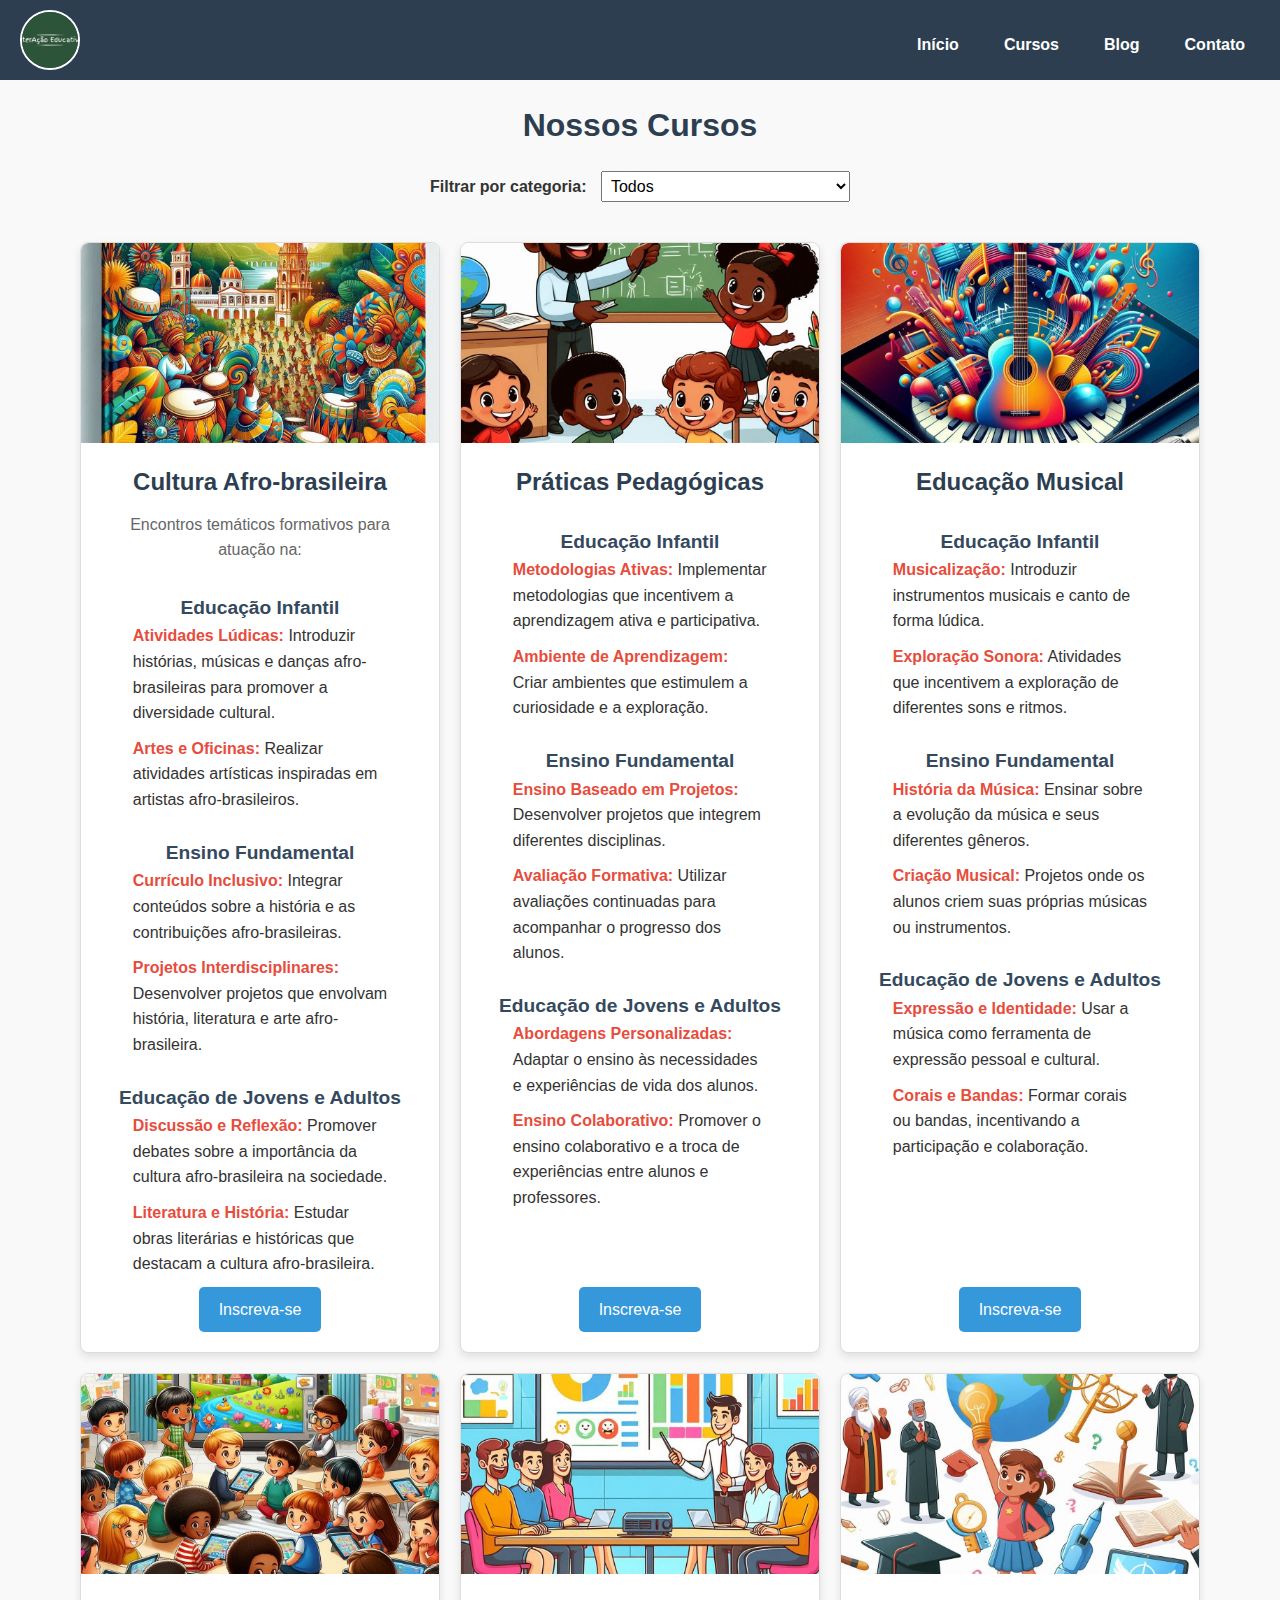
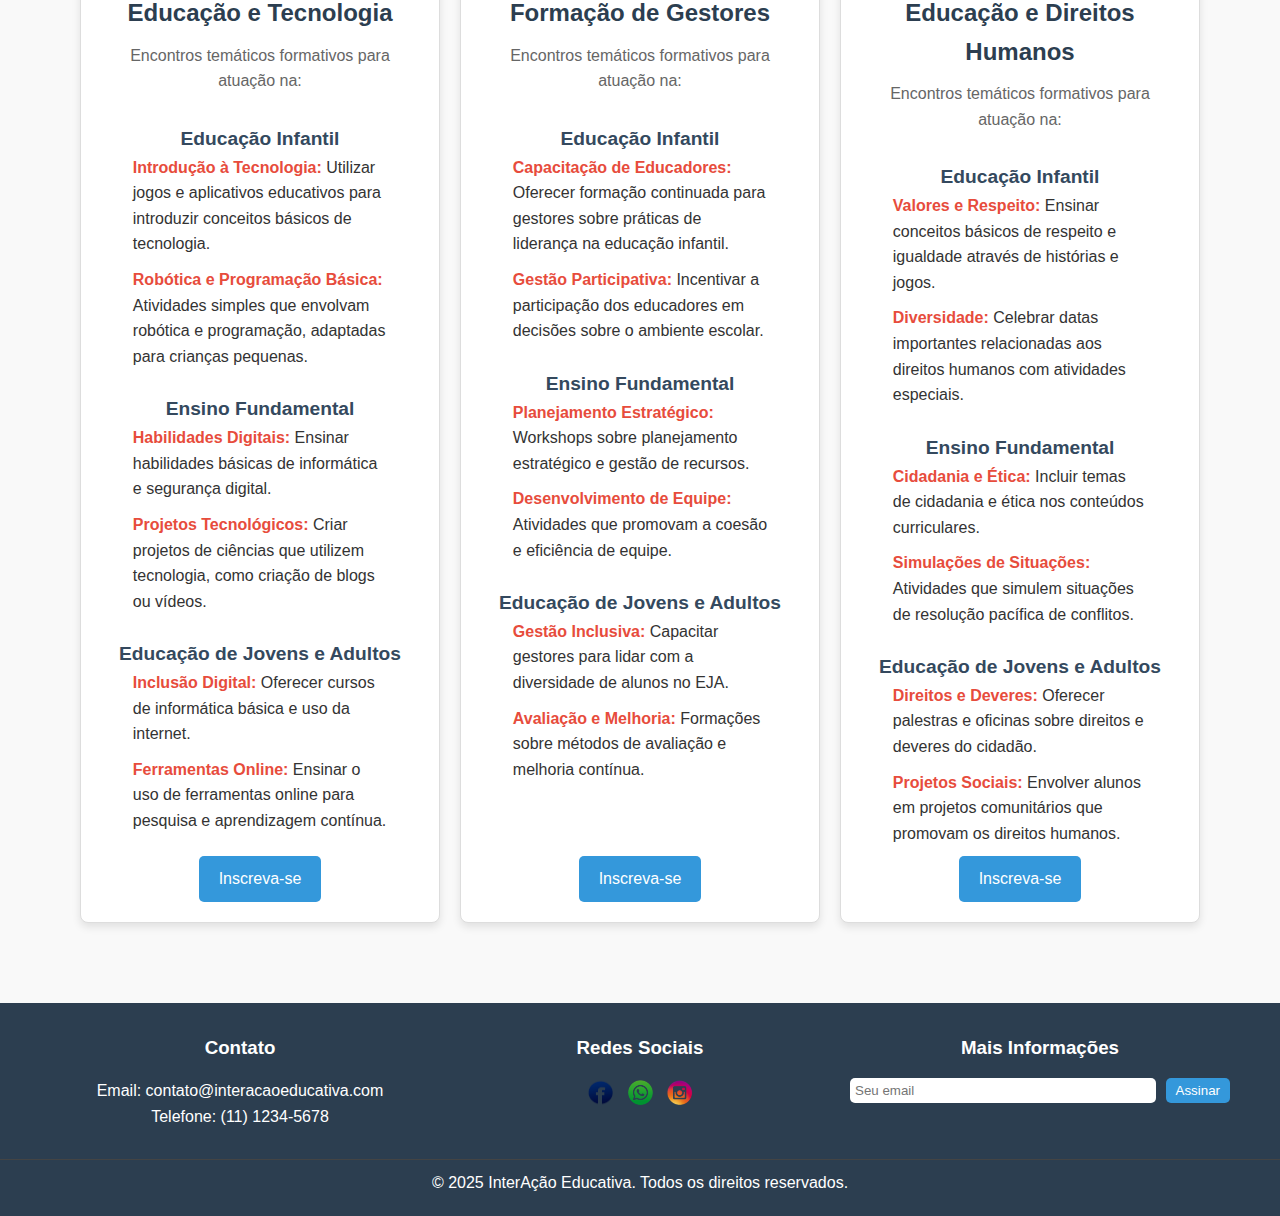
==== commit eb9f5cdf: "Update cursos.html" ====
--- a/cursos.html
+++ b/cursos.html
@@ -196,9 +196,9 @@
             <div class="footer-section">
                 <h3>Redes Sociais</h3>
                 <div class="social-media">
-                    <a href="#"><img src="Images/Icons/Facebook.png" alt="Facebook"></a>
-                    <a href="#"><img src="Images/Icons/Twitter.png" alt="Twitter"></a>
-                    <a href="#"><img src="Images/Icons/Instagram.png" alt="Instagram"></a>
+                    <a href="#"><img src="Images/Icon/Facebook.png" alt="Facebook"></a>
+                    <a href="#"><img src="Images/Icon/Twitter.png" alt="Twitter"></a>
+                    <a href="#"><img src="Images/Icon/Instagram.png" alt="Instagram"></a>
                 </div>
             </div>
             <div class="footer-section">
@@ -237,4 +237,4 @@
     document.getElementById("categoria").addEventListener("change", filtrarCursos);
 </script>
 </body>
-</html>+</html>
--- a/styles.css
+++ b/styles.css
@@ -1113,4 +1113,158 @@
 
 .btn:hover {
     background-color: #2980b9;
-}+}
+/* Estilo do banner */
+.banner {
+    position: relative;
+    text-align: center;
+}
+
+.banner img {
+    width: 100%;
+    height: auto;
+}
+
+.banner-text {
+    position: absolute;
+    top: 50%;
+    left: 50%;
+    transform: translate(-50%, -50%);
+    color: #fff;
+    background-color: rgba(0, 0, 0, 0.5);
+    padding: 20px;
+    border-radius: 10px;
+    max-width: 90%; /* Limita a largura do texto */
+}
+
+.banner-text h1 {
+    font-size: 2.5em;
+    margin-bottom: 10px;
+}
+
+.banner-text p {
+    font-size: 1.2em;
+    margin-bottom: 20px;
+}
+
+.banner-text .btn {
+    font-size: 1em;
+    padding: 10px 20px;
+}
+
+/* Ajustes para telas menores */
+@media (max-width: 768px) {
+    .banner-text h1 {
+        font-size: 1.8em; /* Reduz o tamanho do título */
+    }
+
+    .banner-text p {
+        font-size: 1em; /* Reduz o tamanho do parágrafo */
+    }
+
+    .banner-text .btn {
+        font-size: 0.9em; /* Reduz o tamanho do botão */
+        padding: 8px 16px;
+    }
+}
+
+@media (max-width: 480px) {
+    .banner-text h1 {
+        font-size: 1.5em; /* Título ainda menor para celulares pequenos */
+    }
+
+    .banner-text p {
+        font-size: 0.9em; /* Parágrafo ainda menor para celulares pequenos */
+    }
+
+    .banner-text .btn {
+        font-size: 0.8em; /* Botão ainda menor para celulares pequenos */
+        padding: 6px 12px;
+    }
+}
+/* Estilo do banner */
+.banner {
+    position: relative;
+    text-align: center;
+    overflow: hidden; /* Garante que o banner não ultrapasse os limites */
+}
+
+.banner img {
+    width: 100%;
+    height: auto;
+    display: block;
+}
+
+.banner-text {
+    position: absolute;
+    top: 50%;
+    left: 50%;
+    transform: translate(-50%, -50%);
+    color: #fff;
+    background-color: rgba(0, 0, 0, 0.7); /* Fundo mais escuro para melhor contraste */
+    padding: 15px;
+    border-radius: 10px;
+    width: 90%; /* Limita a largura do texto */
+    max-width: 600px; /* Define uma largura máxima */
+    text-align: center;
+}
+
+.banner-text h1 {
+    font-size: 2em; /* Tamanho menor para o título */
+    margin-bottom: 10px;
+}
+
+.banner-text p {
+    font-size: 1em; /* Tamanho menor para o parágrafo */
+    margin-bottom: 15px;
+}
+
+.banner-text .btn {
+    font-size: 0.9em; /* Tamanho menor para o botão */
+    padding: 8px 16px;
+    display: inline-block;
+    background-color: #3498db;
+    color: #fff;
+    text-decoration: none;
+    border-radius: 5px;
+    transition: background-color 0.3s ease;
+}
+
+.banner-text .btn:hover {
+    background-color: #2980b9;
+}
+
+/* Ajustes para telas menores */
+@media (max-width: 768px) {
+    .banner-text h1 {
+        font-size: 1.5em; /* Título menor para tablets */
+    }
+
+    .banner-text p {
+        font-size: 0.9em; /* Parágrafo menor para tablets */
+    }
+
+    .banner-text .btn {
+        font-size: 0.8em; /* Botão menor para tablets */
+        padding: 6px 12px;
+    }
+}
+
+@media (max-width: 480px) {
+    .banner-text {
+        padding: 10px; /* Menos padding para celulares */
+    }
+
+    .banner-text h1 {
+        font-size: 1.2em; /* Título ainda menor para celulares pequenos */
+    }
+
+    .banner-text p {
+        font-size: 0.8em; /* Parágrafo ainda menor para celulares pequenos */
+    }
+
+    .banner-text .btn {
+        font-size: 0.7em; /* Botão ainda menor para celulares pequenos */
+        padding: 5px 10px;
+    }
+}
